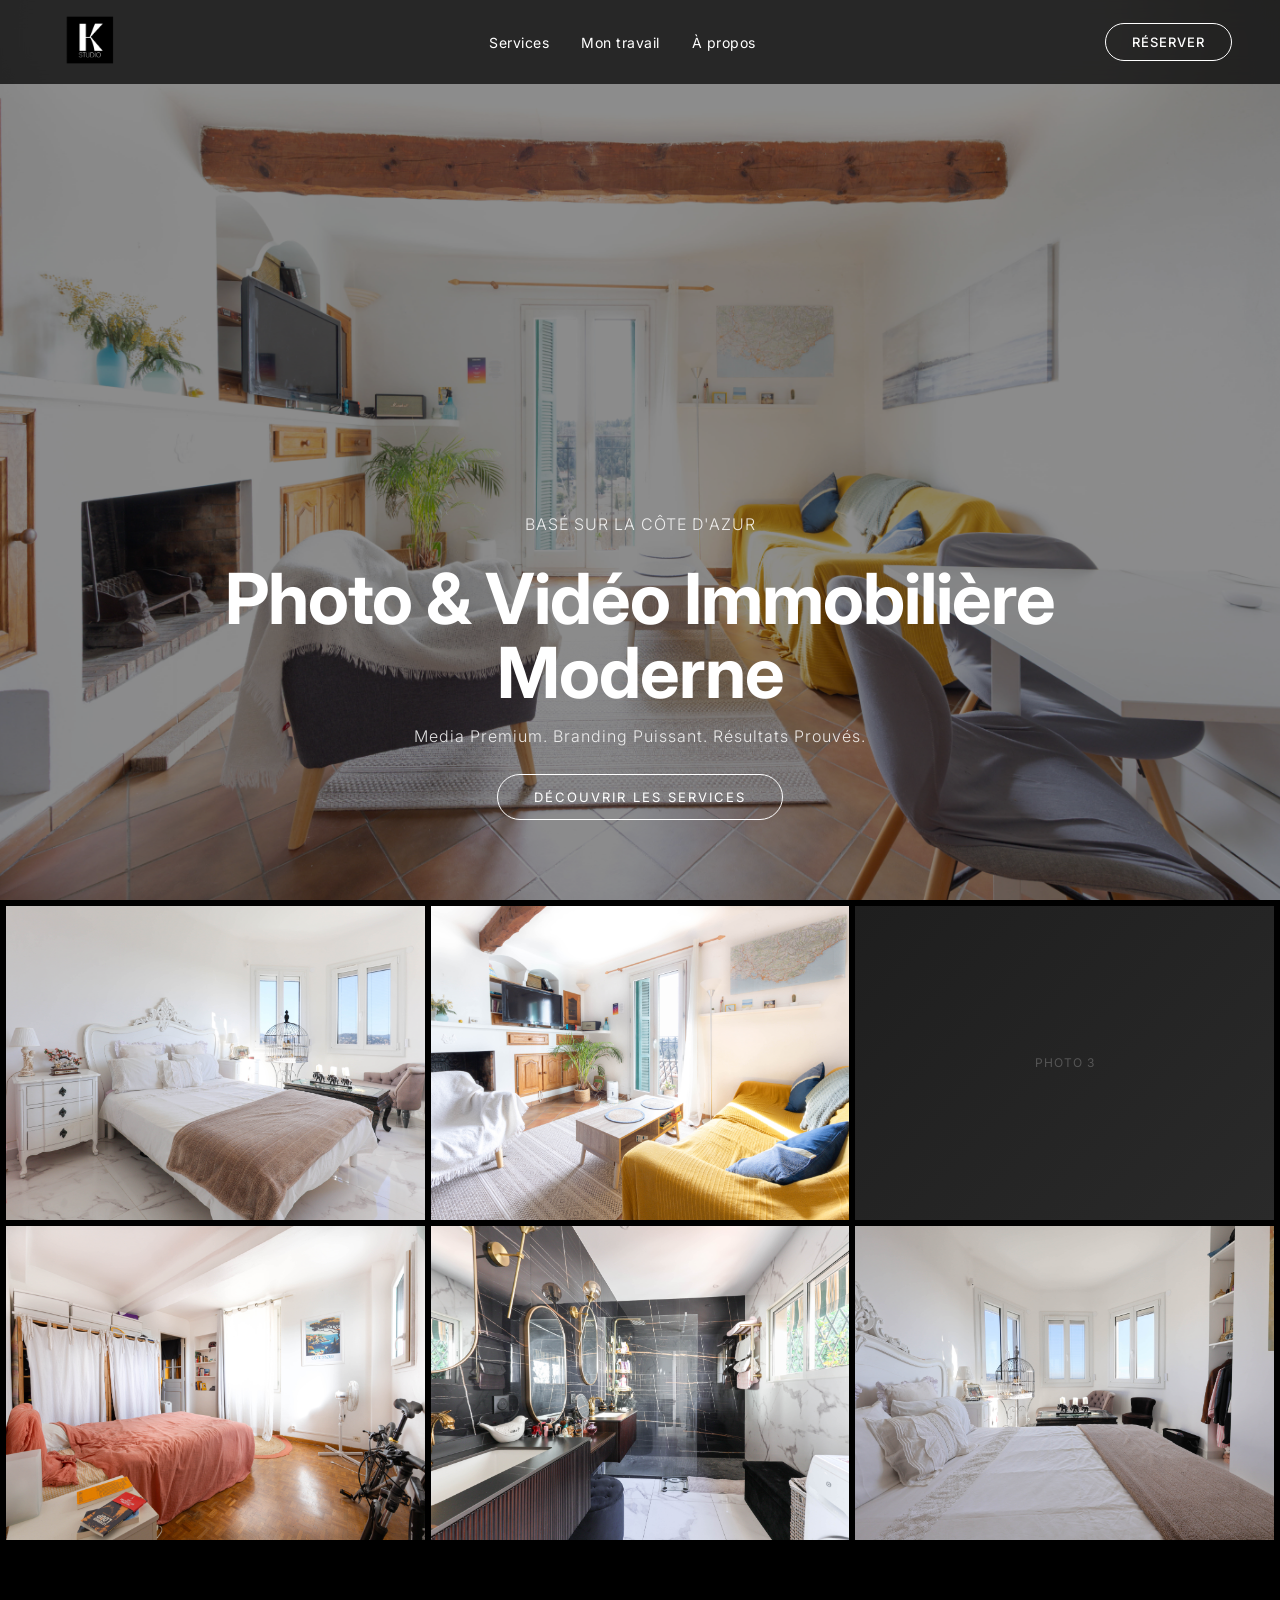
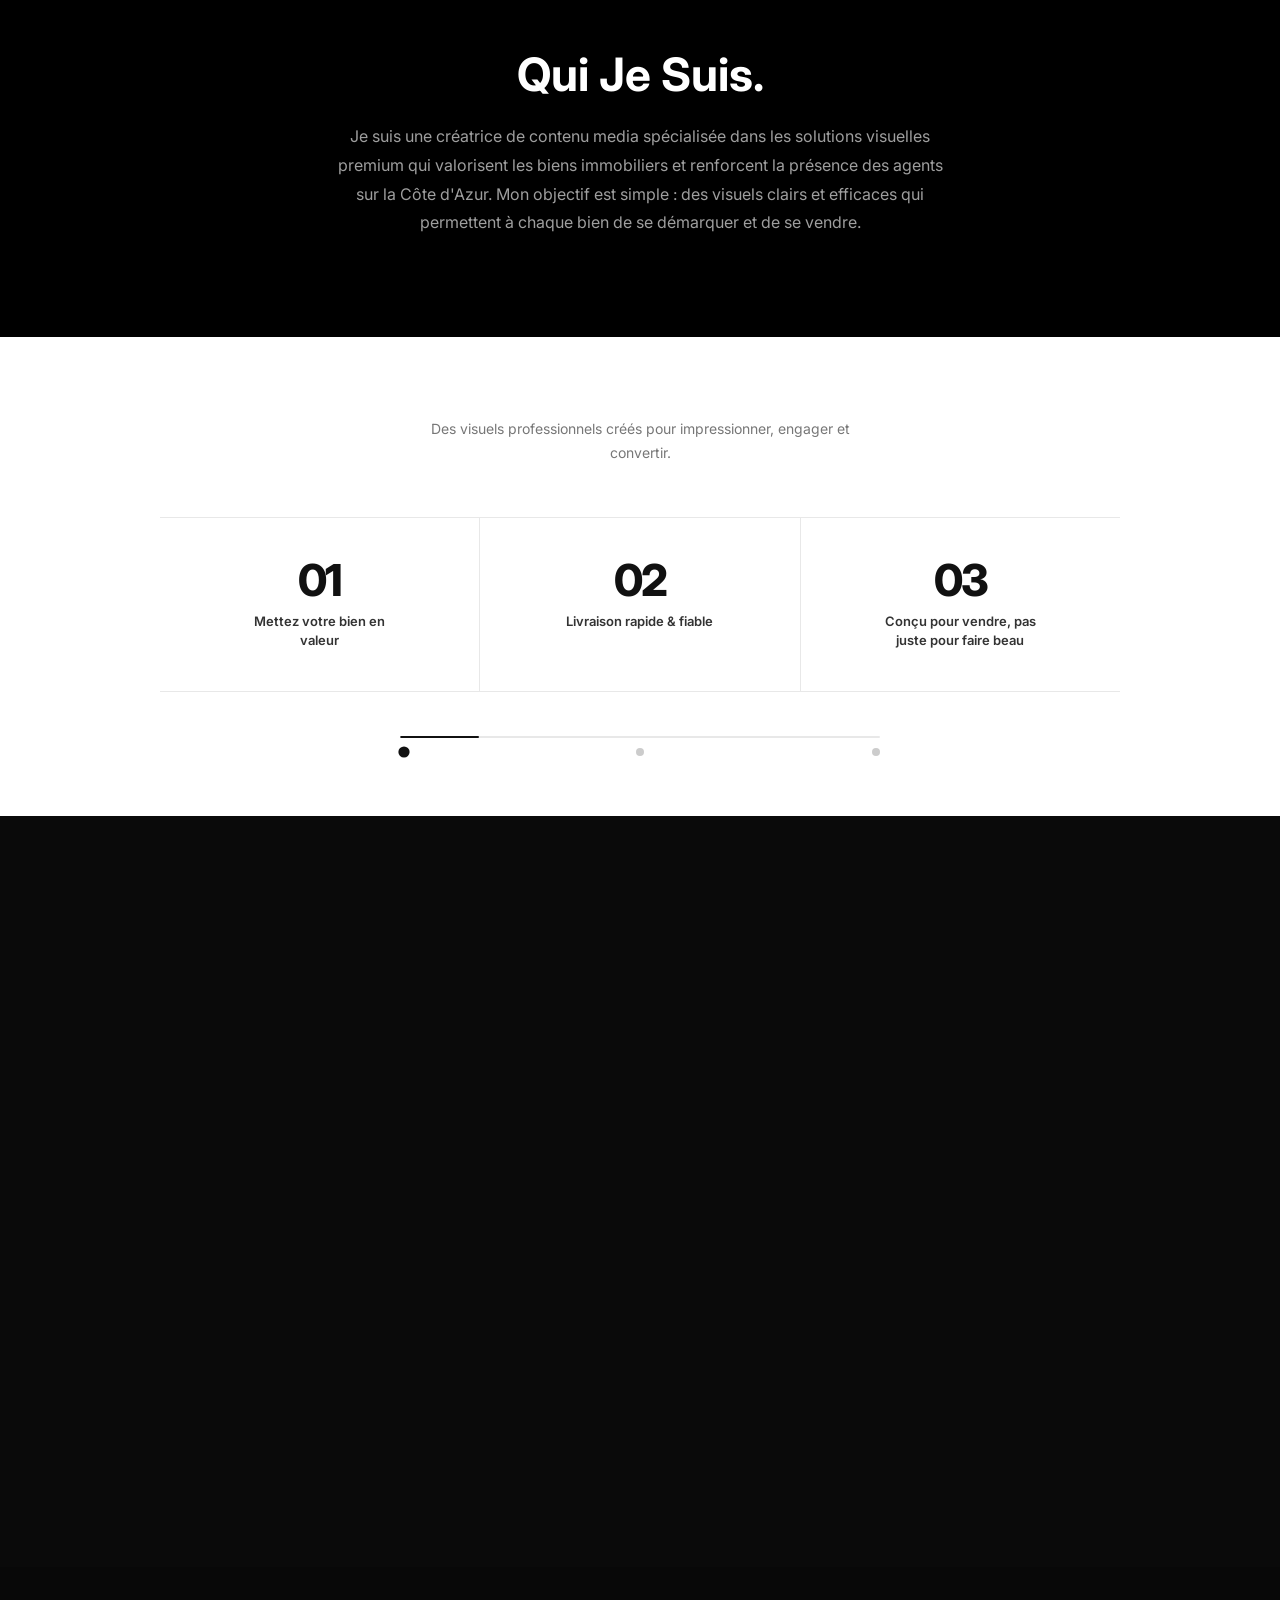
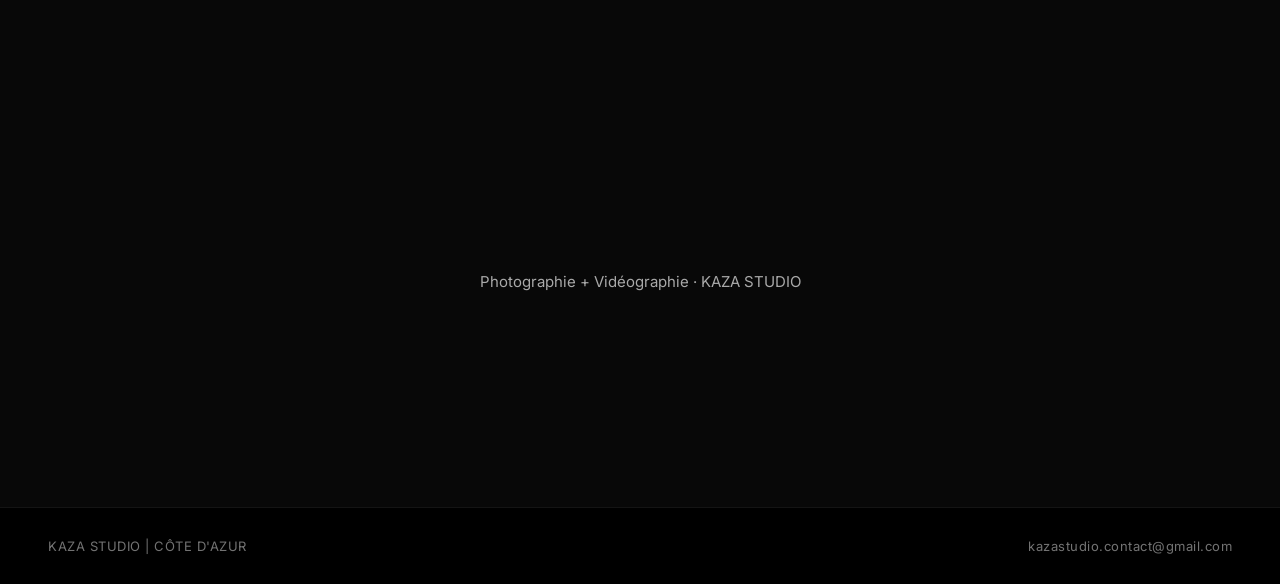
==== index.html @ 12afca20 "Test Case 1: photo-immobilier.jpg" ====
<!doctype html>
<html lang="fr">
<head>
  <link rel="icon" type="image/x-icon" href="/favicon.ico">
  <meta charset="utf-8">
  <meta name="viewport" content="width=device-width,initial-scale=1">
  <title>KAZA STUDIO – Photo & Vidéo Immobilière · Côte d'Azur</title>
  <link rel="stylesheet" href="style.css">
  <link rel="icon" type="image/png" href="/favicon.ico">
</head>
<body>

<nav id="navbar">
  <a class="nav-logo" href="index.html"><img src="img/logo.png" alt="KAZA STUDIO"></a>
  <ul class="nav-links">
    <li><a href="#services">Services</a></li>
    <li><a href="#galerie">Mon travail</a></li>
    <li><a href="reservation.html">À propos</a></li>
  </ul>
  <a class="nav-book" href="reservation.html">RÉSERVER</a>
</nav>

<section class="hero">
  <div class="hero-content reveal">
    <p class="location-tag">Basé sur la Côte d'Azur</p>
    <h1>Photo & Vidéo Immobilière<br>Moderne</h1>
    <p>Media Premium. Branding Puissant. Résultats Prouvés.</p>
    <a class="btn-outline" href="#services">DÉCOUVRIR LES SERVICES</a>
  </div>
</section>

<div class="gallery" id="galerie">
  <div class="gallery-item reveal"><img src="img/photo1.jpg" alt="" onerror="this.parentNode.innerHTML='<div class=placeholder>Photo 1</div>'"></div>
  <div class="gallery-item reveal"><img src="img/photo2.jpg" alt="" onerror="this.parentNode.innerHTML='<div class=placeholder>Photo 2</div>'"></div>
  <div class="gallery-item reveal"><img src="img/photo3.jpg" alt="" onerror="this.parentNode.innerHTML='<div class=placeholder>Photo 3</div>'"></div>
  <div class="gallery-item reveal"><img src="img/photo4.jpg" alt="" onerror="this.parentNode.innerHTML='<div class=placeholder>Photo 4</div>'"></div>
  <div class="gallery-item reveal"><img src="img/photo5.jpg" alt="" onerror="this.parentNode.innerHTML='<div class=placeholder>Photo 5</div>'"></div>
  <div class="gallery-item reveal"><img src="img/photo6.jpg" alt="" onerror="this.parentNode.innerHTML='<div class=placeholder>Photo 6</div>'"></div>
</div>



<div class="about">
  <h2 class="section-title reveal">Qui Je Suis.</h2>
  <p class="reveal">Je suis une créatrice de contenu media spécialisée dans les solutions visuelles premium qui valorisent les biens immobiliers et renforcent la présence des agents sur la Côte d'Azur. Mon objectif est simple : des visuels clairs et efficaces qui permettent à chaque bien de se démarquer et de se vendre.</p>
</div>

<!-- POURQUOI KAZA STUDIO -->
<section class="pq-section">
  <p class="pq-sub">Des visuels professionnels créés pour impressionner, engager et convertir.</p>
  <div class="pq-grid">
    <div class="pq-item" data-i="0">
      <div class="pq-num">01</div>
      <div class="pq-title">Mettez votre bien en valeur</div>
    </div>
    <div class="pq-item" data-i="1">
      <div class="pq-num">02</div>
      <div class="pq-title">Livraison rapide & fiable</div>
    </div>
    <div class="pq-item" data-i="2">
      <div class="pq-num">03</div>
      <div class="pq-title">Conçu pour vendre, pas juste pour faire beau</div>
    </div>
  </div>
  <div class="pq-prog-wrap">
    <div class="pq-prog-track"><div class="pq-prog-fill" id="pqFill"></div></div>
    <div class="pq-prog-dots">
      <span class="pq-dot on"></span>
      <span class="pq-dot"></span>
      <span class="pq-dot"></span>
    </div>
  </div>
</section>

<!-- SERVICES POPULAIRES (ORIGINAL - CASES GRISES) -->
<section class="services" id="services">
  <h2 class="section-title reveal">Services Populaires</h2>
  <p class="section-sub reveal">Des prestations sur mesure pour mettre votre bien en valeur.</p>
  <div class="services-grid">
    <div class="service-card reveal">
      <div class="card-img"><img src="img/photo-immobilier.jpg" style="width:100%;height:280px;object-fit:cover;"></div>
      <div class="card-body">
        <h3>Photo Immobilière</h3>
        <p>Photographies immobilières modernes + images de votre bien dignes d'un magazine.</p>
        <a class="btn-book" href="reservation.html">Réserver</a>
      </div>
    </div>
    <div class="service-card reveal">
      <div class="card-img"><img src="img/service-video.jpg" alt="" onerror="this.parentNode.innerHTML='<div class=placeholder style=height:240px>Vidéo Cinématique</div>'"></div>
      <div class="card-body">
        <h3>Vidéo Immobilière Moderne</h3>
        <p>Mettez en valeur votre bien immobilier grâce à une vidéo de qualité professionnelle, réalisée avec une approche cinématographique.</p>
        <a class="btn-book" href="reservation.html">Réserver</a>
      </div>
    </div>
    <div class="service-card reveal">
      <div class="card-img"><img src="img/service-pack.jpg" alt="" onerror="this.parentNode.innerHTML='<div class=placeholder style=height:240px>Pack Photo + Vidéo</div>'"></div>
      <div class="card-body">
        <h3>Pack Photo + Vidéo</h3>
        <p>Tout inclus pour votre bien : photo, vidéo & drone à un tarif avantageux. La solution complète.</p>
        <a class="btn-book" href="reservation.html">Réserver</a>
      </div>
    </div>
  </div>
</section>

<div class="cta-band">
  <h2 class="reveal">Contactez-moi aujourd'hui.</h2>
  <p class="reveal">Photographie + Vidéographie · KAZA STUDIO</p>
  <a class="btn-outline reveal" href="reservation.html">Me Contacter</a>
</div>

<footer>
  <span>KAZA STUDIO | CÔTE D'AZUR</span>
  <span></span>
  <a href="mailto:kazastudio.contact@gmail.com">kazastudio.contact@gmail.com</a>
</footer>

<script>
const navbar = document.getElementById('navbar');
window.addEventListener('scroll', () => navbar.classList.toggle('scrolled', window.scrollY > 60));
const obs = new IntersectionObserver(entries => entries.forEach(e => { if(e.isIntersecting) e.target.classList.add('visible'); }), {threshold:0.12});
document.querySelectorAll('.reveal').forEach(el => obs.observe(el));

// ── PROGRESS BAR ──
(function(){
  var items=document.querySelectorAll('.pq-item');
  var fill=document.getElementById('pqFill');
  var dots=document.querySelectorAll('.pq-dot');
  if(!fill)return;
  var w=[16.5,50,100];
  function go(i){fill.style.width=w[i]+'%';dots.forEach(function(d,j){d.classList.toggle('on',j<=i);})}
  var o=new IntersectionObserver(function(entries){entries.forEach(function(e){if(e.isIntersecting){var i=parseInt(e.target.dataset.i);setTimeout(function(){go(i);},i*300);}});},{threshold:0.6});
  items.forEach(function(c){o.observe(c);});
})();
</script>
</body>
</html>
---- style.css ----
@import url('https://fonts.googleapis.com/css2?family=Inter:wght@300;400;500;700&display=swap');

*{box-sizing:border-box;margin:0;padding:0}

html{scroll-behavior:smooth}

body{
  font-family:Inter,system-ui,Arial,sans-serif;
  background:#000;
  color:#fff;
}

/* NAV */
nav{
  display:flex;align-items:center;justify-content:space-between;
  padding:14px 48px;
  position:fixed;top:0;left:0;right:0;z-index:100;
  background:rgba(0,0,0,0.72);
  backdrop-filter:blur(12px);
  transition:padding .3s,background .3s;
}
nav.scrolled{
  padding:10px 48px;
  background:rgba(0,0,0,0.92);
}
.nav-logo img{height:52px;width:auto;transition:height .3s}
nav.scrolled .nav-logo img{height:42px}
.nav-links{display:flex;align-items:center;gap:32px;list-style:none}
.nav-links a{color:#fff;text-decoration:none;font-size:14px;font-weight:400;letter-spacing:.5px;transition:opacity .2s}
.nav-links a:hover{opacity:.55}
.nav-book{
  border:1px solid #fff;padding:10px 26px;border-radius:50px;
  color:#fff;text-decoration:none;font-size:13px;font-weight:500;
  letter-spacing:1px;text-transform:uppercase;
  transition:background .2s,color .2s;
}
.nav-book:hover{background:#fff;color:#000}

/* SCROLL ANIMATIONS */
.reveal{
  opacity:0;transform:translateY(40px);
  transition:opacity .7s ease,transform .7s ease;
}
.reveal.visible{opacity:1;transform:translateY(0)}
.reveal-left{
  opacity:0;transform:translateX(-40px);
  transition:opacity .7s ease,transform .7s ease;
}
.reveal-left.visible{opacity:1;transform:translateX(0)}
.reveal-right{
  opacity:0;transform:translateX(40px);
  transition:opacity .7s ease,transform .7s ease;
}
.reveal-right.visible{opacity:1;transform:translateX(0)}

/* HERO */
.hero{
  height:100vh;
  background:#111 url('img/hero.jpg') center/cover no-repeat;
  display:flex;align-items:flex-end;justify-content:center;
  padding-bottom:80px;
  position:relative;text-align:center;
}
.hero::before{content:'';position:absolute;inset:0;background:rgba(0,0,0,.45)}
.hero-content{position:relative;z-index:1}
.hero h1{font-size:clamp(34px,5.5vw,74px);font-weight:700;line-height:1.05;letter-spacing:-1px;margin-bottom:16px}
.hero p{font-size:16px;font-weight:300;letter-spacing:1px;opacity:.85;margin-bottom:28px}
.btn-outline{
  border:1px solid #fff;padding:14px 36px;border-radius:50px;
  color:#fff;text-decoration:none;font-size:13px;letter-spacing:2px;text-transform:uppercase;
  transition:background .2s,color .2s;display:inline-block;
}
.btn-outline:hover{background:#fff;color:#000}
.location-tag{font-size:12px;letter-spacing:2px;opacity:.65;margin-bottom:12px;text-transform:uppercase}

/* GALLERY */
.gallery{display:grid;grid-template-columns:repeat(3,1fr);gap:6px;padding:6px}
.gallery-item{aspect-ratio:4/3;overflow:hidden;background:#1a1a1a}
.gallery-item img{width:100%;height:100%;object-fit:cover;transition:transform .5s}
.gallery-item:hover img{transform:scale(1.05)}
.placeholder{
  width:100%;height:100%;
  background:linear-gradient(135deg,#1e1e1e,#2a2a2a);
  display:flex;align-items:center;justify-content:center;
  font-size:12px;color:#555;letter-spacing:1px;text-transform:uppercase;
}

/* SECTIONS */
section{padding:80px 48px}
.section-title{font-size:clamp(26px,4vw,46px);font-weight:700;margin-bottom:12px}
.section-sub{color:rgba(255,255,255,.5);font-size:15px;margin-bottom:48px;max-width:60ch}

/* QUI JE SUIS */
.about{background:#000;text-align:center;padding:100px 48px}
.about .section-title{margin-bottom:20px}
.about p{color:rgba(255,255,255,.62);max-width:62ch;margin:0 auto;line-height:1.8;font-size:16px}

/* SERVICES */
.services{background:#0a0a0a}
.services-grid{display:grid;grid-template-columns:repeat(3,1fr);gap:24px}
.service-card{background:#fff;color:#000;border-radius:16px;overflow:hidden;display:flex;flex-direction:column}
.service-card .card-img{height:240px;overflow:hidden}
.service-card .card-img img{width:100%;height:100%;object-fit:cover;transition:transform .5s}
.service-card:hover .card-img img{transform:scale(1.05)}
.service-card .card-img .placeholder{height:240px;background:linear-gradient(135deg,#d0d0d0,#e8e8e8);color:#aaa}
.service-card .card-body{padding:28px 24px;flex:1;display:flex;flex-direction:column}
.service-card h3{font-size:19px;font-weight:700;margin-bottom:8px}
.service-card p{font-size:13px;color:#555;line-height:1.6;flex:1;margin-bottom:24px}
.btn-book{
  display:block;text-align:center;border:1.5px solid #000;border-radius:50px;
  padding:13px 24px;color:#000;text-decoration:none;
  font-size:12px;letter-spacing:1.5px;text-transform:uppercase;font-weight:500;
  transition:background .2s,color .2s;
}
.btn-book:hover{background:#000;color:#fff}

/* CTA BAND */
.cta-band{
  min-height:60vh;
  background:#111 url('img/hero2.jpg') center/cover no-repeat;
  display:flex;flex-direction:column;align-items:center;justify-content:center;
  text-align:center;position:relative;padding:80px 48px;
}
.cta-band::before{content:'';position:absolute;inset:0;background:rgba(0,0,0,.5)}
.cta-band *{position:relative;z-index:1}
.cta-band h2{font-size:clamp(26px,5vw,58px);font-weight:700;margin-bottom:16px}
.cta-band p{font-size:15px;opacity:.65;margin-bottom:32px}

/* FOOTER */
footer{
  background:#000;padding:30px 48px;
  display:flex;align-items:center;justify-content:space-between;
  border-top:1px solid rgba(255,255,255,.08);
  font-size:13px;color:rgba(255,255,255,.45);letter-spacing:.5px;
}
footer a{color:rgba(255,255,255,.45);text-decoration:none;transition:color .2s}
footer a:hover{color:#fff}

/* CONTACT PAGE */
.contact-hero{
  min-height:55vh;
  background:#111 url('img/hero.jpg') center/cover no-repeat;
  display:flex;flex-direction:column;align-items:flex-start;justify-content:flex-end;
  padding:120px 48px 60px;position:relative;
}
.contact-hero::before{content:'';position:absolute;inset:0;background:rgba(0,0,0,.55)}
.contact-hero *{position:relative;z-index:1}
.contact-hero h1{font-size:clamp(24px,4vw,50px);font-weight:700;max-width:55ch;line-height:1.2}
.contact-hero .email-tag{margin-top:14px;font-size:15px;opacity:.55}

.contact-form-section{
  background:#000;padding:80px 48px;
  display:grid;grid-template-columns:1fr 1fr;gap:80px;align-items:start;
}
.form-group{margin-bottom:20px}
.form-row{display:grid;grid-template-columns:1fr 1fr;gap:16px}
label{display:block;font-size:13px;color:rgba(255,255,255,.5);margin-bottom:8px;letter-spacing:.5px}
input,textarea,select{
  width:100%;padding:14px 16px;
  background:#fff;color:#000;
  border:none;border-radius:4px;
  font-family:Inter,sans-serif;font-size:14px;outline:none;
}
textarea{min-height:120px;resize:vertical}
.checkbox-group{display:flex;flex-direction:column;gap:12px;margin-top:8px}
.checkbox-item{display:flex;align-items:center;gap:10px;font-size:14px;color:rgba(255,255,255,.75);cursor:pointer}
.checkbox-item input[type=checkbox]{width:16px;height:16px;accent-color:#000;flex-shrink:0}
.btn-submit{
  margin-top:24px;padding:14px 48px;
  background:#fff;color:#000;border:none;border-radius:4px;
  font-size:13px;letter-spacing:1.5px;text-transform:uppercase;font-weight:600;
  cursor:pointer;transition:opacity .2s;
}
.btn-submit:hover{opacity:.8}
.contact-info h3{font-size:22px;font-weight:600;margin-bottom:20px}
.contact-info p{color:rgba(255,255,255,.5);font-size:15px;line-height:1.8;margin-bottom:12px}

/* RESERVATION PAGE */
.resa-hero{
  min-height:65vh;
  background:#111 url('img/hero2.jpg') center/cover no-repeat;
  display:flex;flex-direction:column;align-items:center;justify-content:center;
  text-align:center;position:relative;padding:120px 48px 60px;
}
.resa-hero::before{content:'';position:absolute;inset:0;background:rgba(0,0,0,.5)}
.resa-hero *{position:relative;z-index:1}
.resa-hero h1{font-size:clamp(30px,6vw,70px);font-weight:700;margin-bottom:16px}
.resa-hero p{font-size:16px;opacity:.6;max-width:58ch;margin:0 auto}

.resa-cards{background:#f0f0f0;padding:80px 48px}
.resa-cards .section-title{color:#000}
.resa-cards .section-sub{color:#666}
.resa-grid{display:grid;grid-template-columns:repeat(3,1fr);gap:24px}

@media(max-width:900px){
  nav{padding:12px 20px}
  nav.scrolled{padding:8px 20px}
  section,footer,.contact-hero,.contact-form-section,.resa-hero,.resa-cards,.about{padding-left:20px;padding-right:20px}
  .services-grid,.resa-grid{grid-template-columns:1fr}
  .gallery{grid-template-columns:1fr 1fr}
  .contact-form-section{grid-template-columns:1fr;gap:40px}
  .form-row{grid-template-columns:1fr}
  .nav-links{display:none}
}

/* ── POURQUOI SECTION ── */
.pq-section{background:#ffffff;padding:80px 60px 60px;text-align:center}
.pq-sub{font-size:14px;color:#777;max-width:460px;margin:0 auto 52px;line-height:1.7}
.pq-grid{display:flex;max-width:960px;margin:0 auto 44px;border-top:1px solid #e8e8e8;border-bottom:1px solid #e8e8e8}
.pq-item{flex:1;padding:40px 20px;border-right:1px solid #e8e8e8;display:flex;flex-direction:column;align-items:center;gap:10px;transition:background .25s;cursor:default}
.pq-item:last-child{border-right:none}
.pq-item:hover{background:#f5f5f5}
.pq-num{font-size:44px;font-weight:800;letter-spacing:-2px;line-height:1;color:#111}
.pq-title{font-size:13px;font-weight:600;color:#333;line-height:1.5;max-width:170px}
.pq-prog-wrap{max-width:480px;margin:0 auto}
.pq-prog-track{width:100%;height:2px;background:#e8e8e8;border-radius:4px;overflow:hidden;margin-bottom:10px}
.pq-prog-fill{height:100%;width:16.5%;background:#111;border-radius:4px;transition:width .7s cubic-bezier(.4,0,.2,1)}
.pq-prog-dots{display:flex;justify-content:space-between}
.pq-dot{width:8px;height:8px;border-radius:50%;background:#ccc;transition:background .4s,transform .3s;display:inline-block}
.pq-dot.on{background:#111;transform:scale(1.4)}
@media(max-width:768px){
  .pq-section{padding:50px 20px 40px}
  .pq-grid{flex-direction:column}
  .pq-item{border-right:none;border-bottom:1px solid #e8e8e8}
  .pq-item:last-child{border-bottom:none}
}
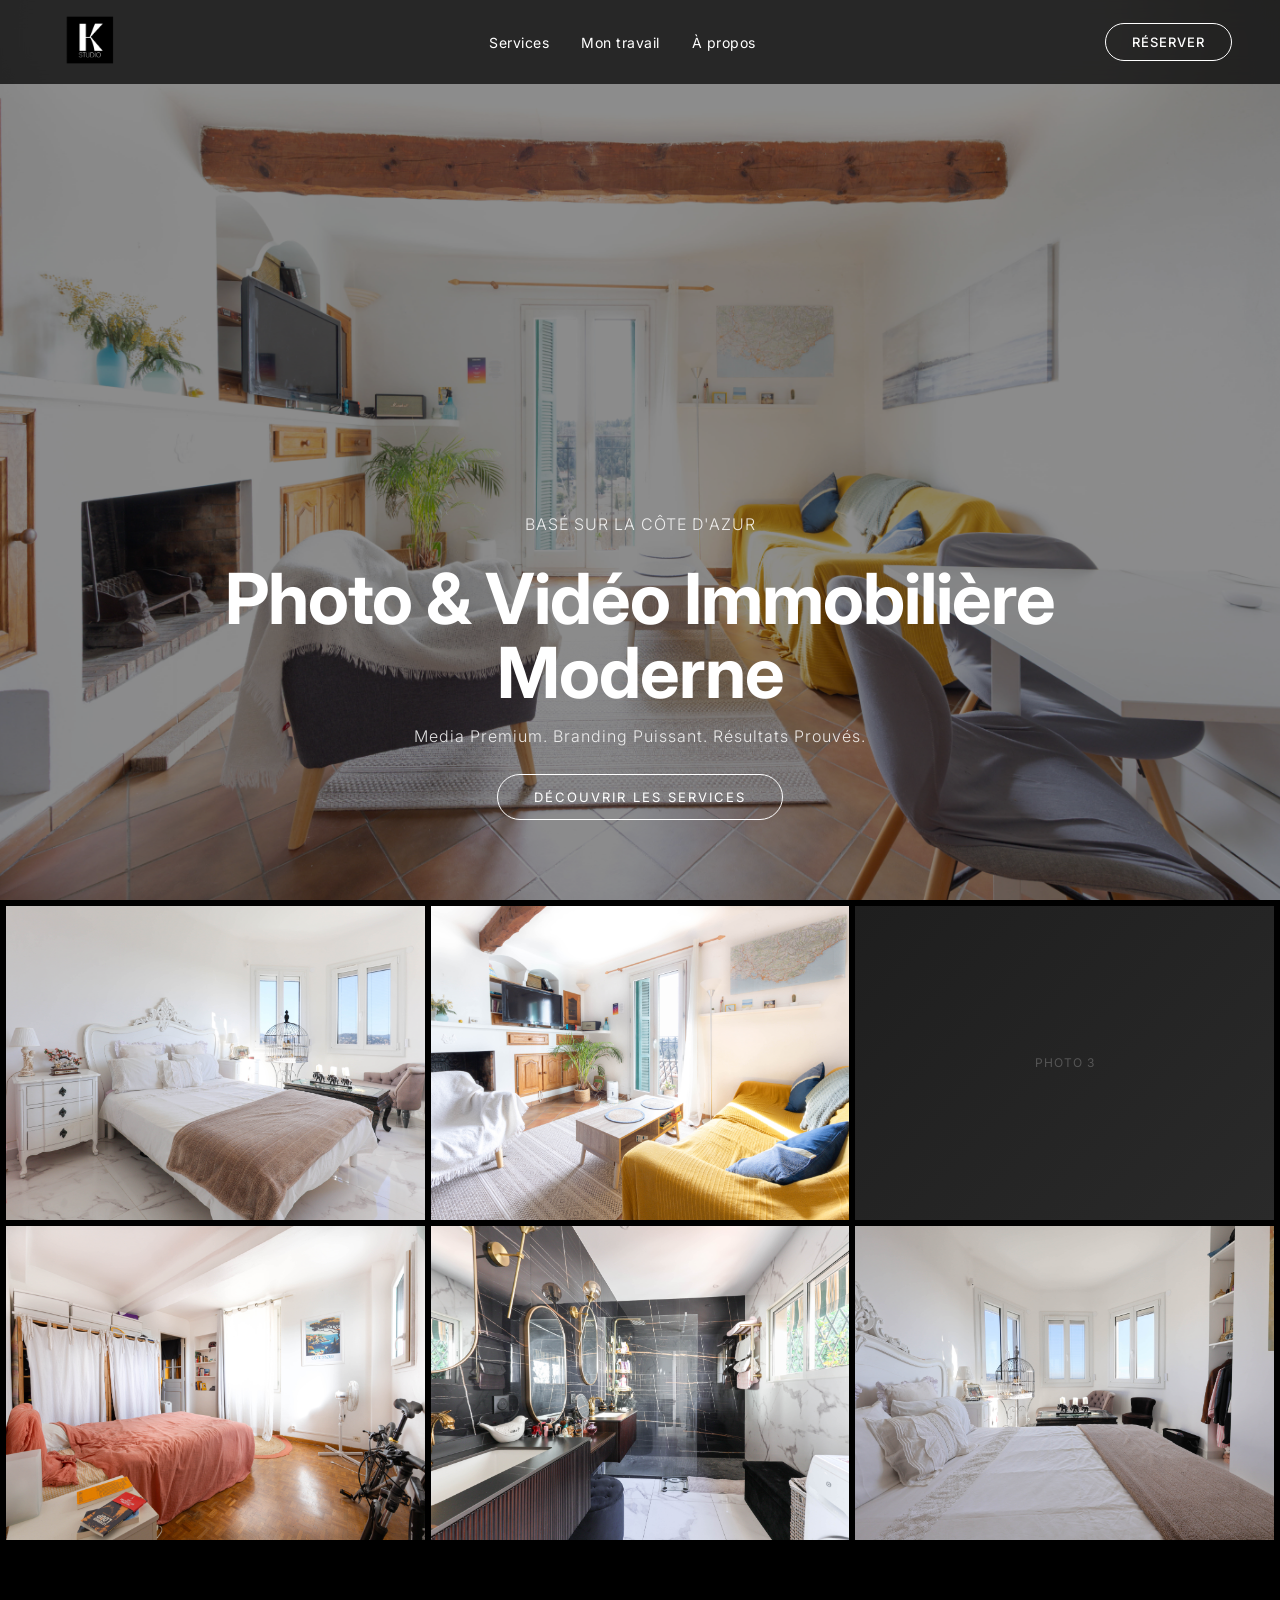
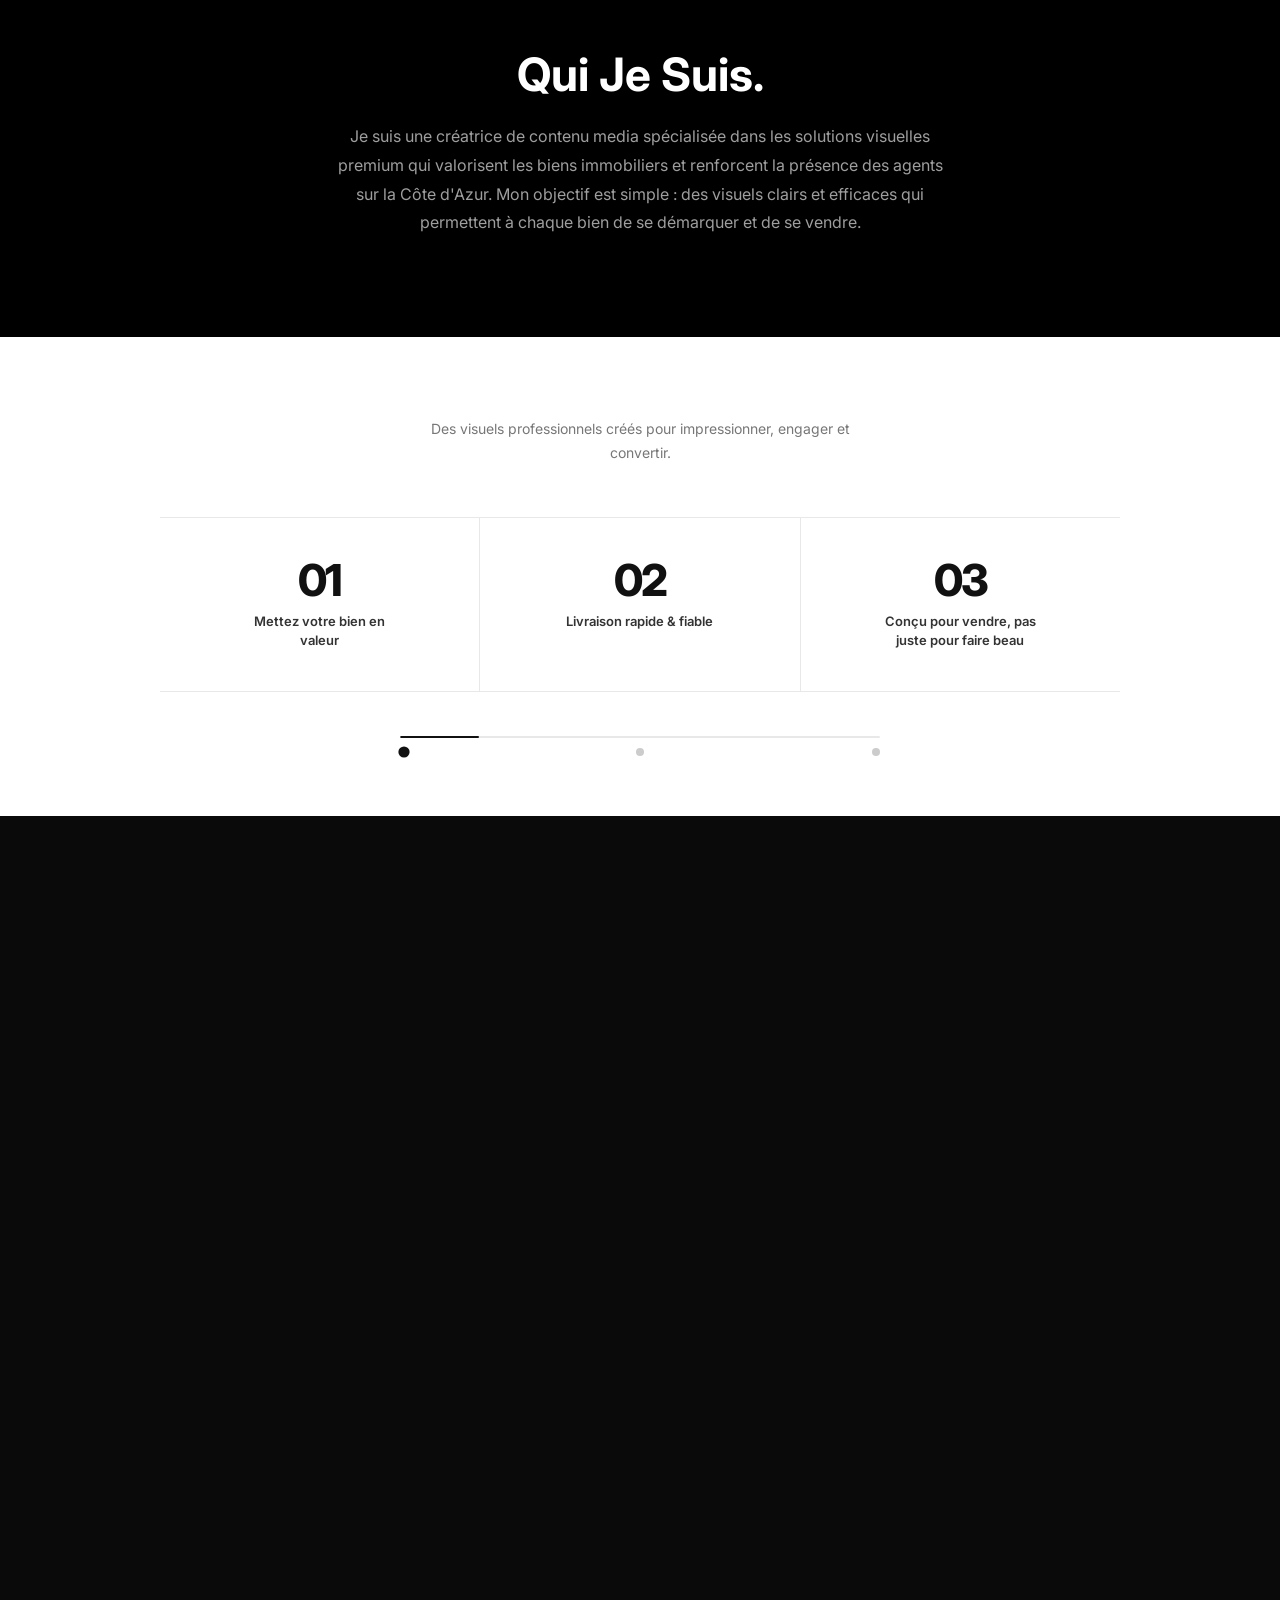
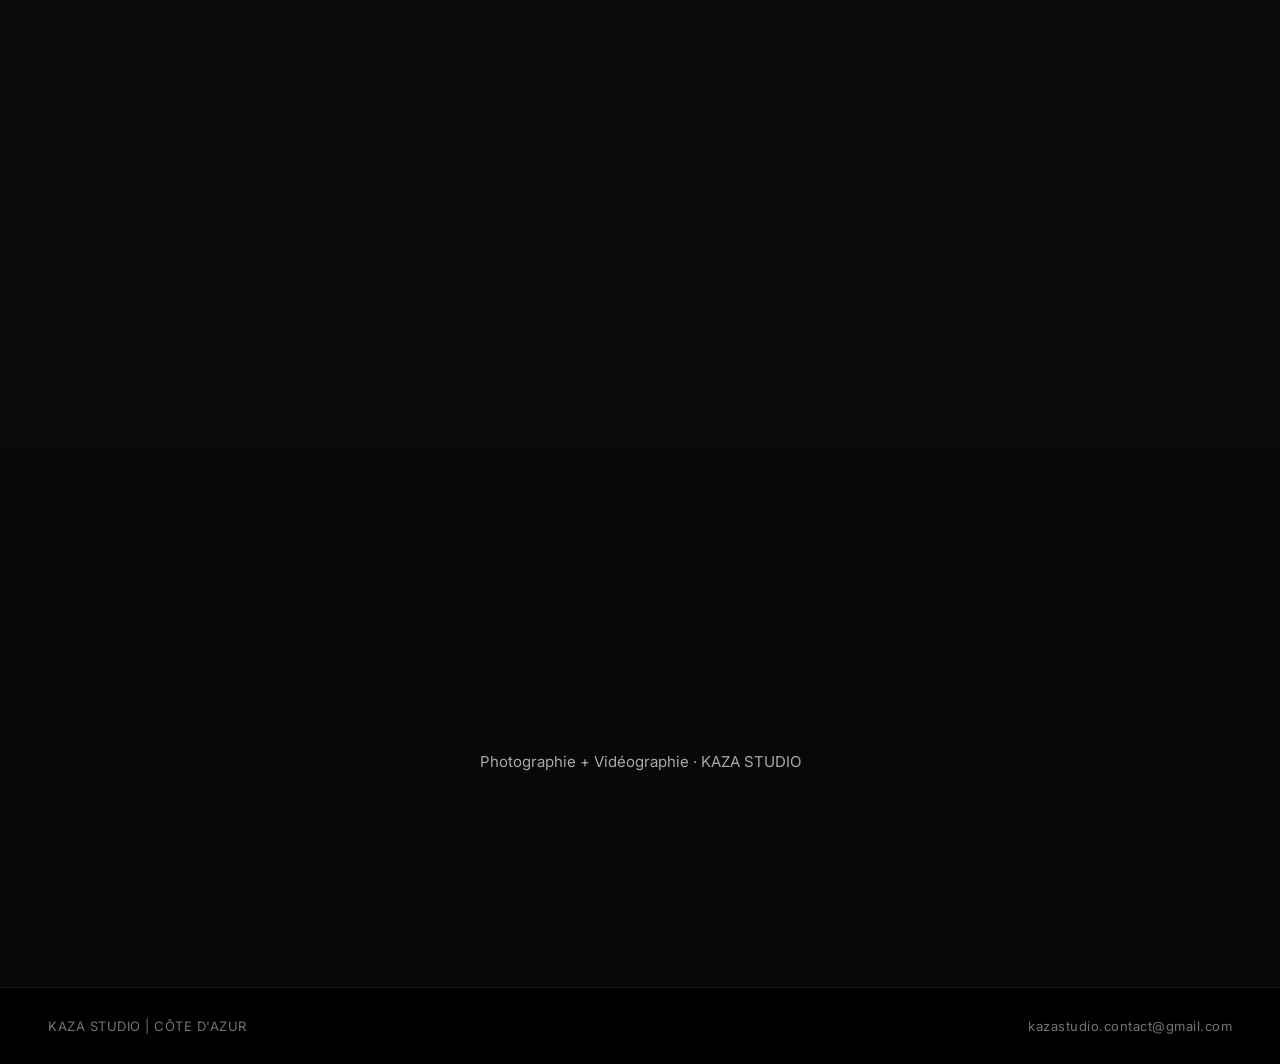
==== commit 51e925bd: "mobilière Moderne" ====
--- a/index.html
+++ b/index.html
@@ -78,7 +78,8 @@
   <p class="section-sub reveal">Des prestations sur mesure pour mettre votre bien en valeur.</p>
   <div class="services-grid">
     <div class="service-card reveal">
-      <div class="card-img"><img src="img/photo-immobilier.jpg" style="width:100%;height:280px;object-fit:cover;"></div>
+      <div class="card-img"><div class="card-img">
+  <img src="img/photo-immobilier.jpg" style="width:100%;height:280px;object-fit:cover;"></div>
       <div class="card-body">
         <h3>Photo Immobilière</h3>
         <p>Photographies immobilières modernes + images de votre bien dignes d'un magazine.</p>
@@ -86,7 +87,7 @@
       </div>
     </div>
     <div class="service-card reveal">
-      <div class="card-img"><img src="img/service-video.jpg" alt="" onerror="this.parentNode.innerHTML='<div class=placeholder style=height:240px>Vidéo Cinématique</div>'"></div>
+      <div class="card-img"><img src="img/photo-drone.jpg" style="width:100%;height:280px;object-fit:cover;"></div>
       <div class="card-body">
         <h3>Vidéo Immobilière Moderne</h3>
         <p>Mettez en valeur votre bien immobilier grâce à une vidéo de qualité professionnelle, réalisée avec une approche cinématographique.</p>
@@ -94,7 +95,8 @@
       </div>
     </div>
     <div class="service-card reveal">
-      <div class="card-img"><img src="img/service-pack.jpg" alt="" onerror="this.parentNode.innerHTML='<div class=placeholder style=height:240px>Pack Photo + Vidéo</div>'"></div>
+      <div class="card-img"><div class="card-img">
+  <img src="img/photo-drone.jpg" style="width:100%;height:280px;object-fit:cover;"></div>
       <div class="card-body">
         <h3>Pack Photo + Vidéo</h3>
         <p>Tout inclus pour votre bien : photo, vidéo & drone à un tarif avantageux. La solution complète.</p>
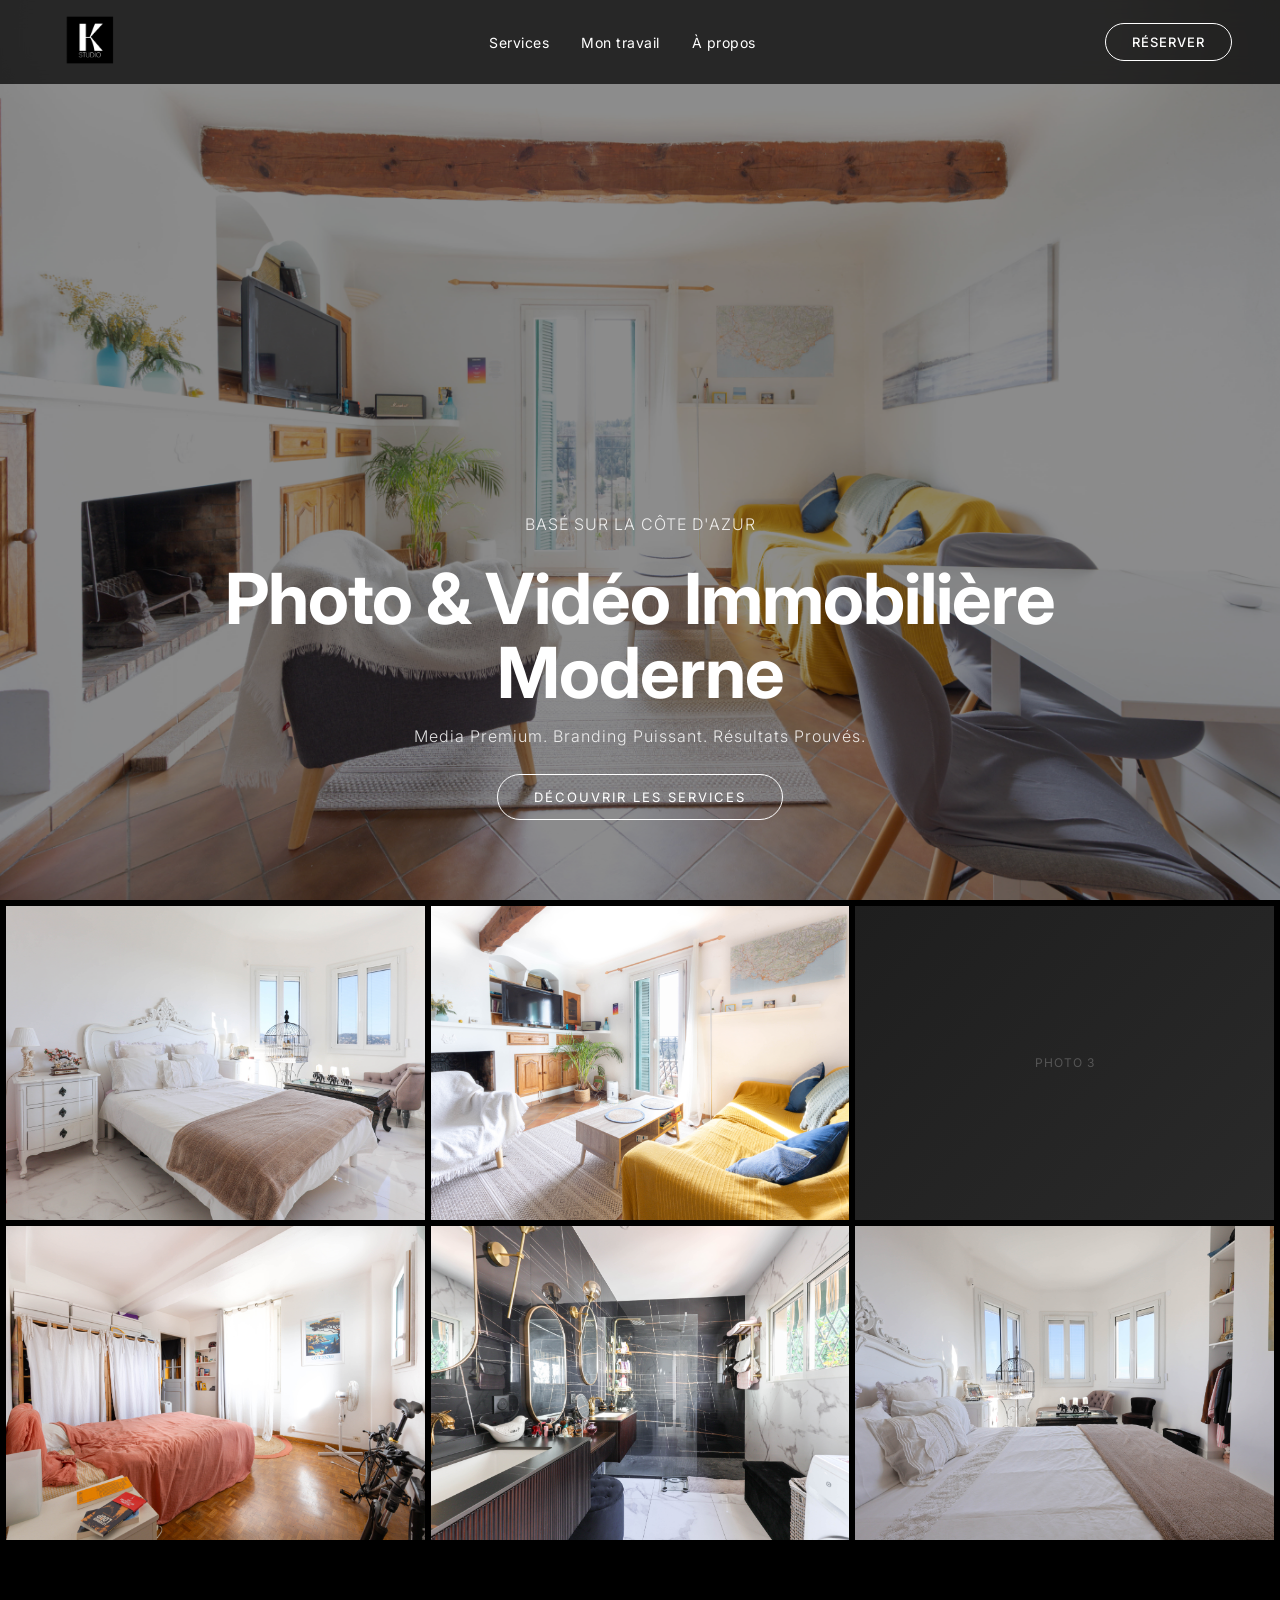
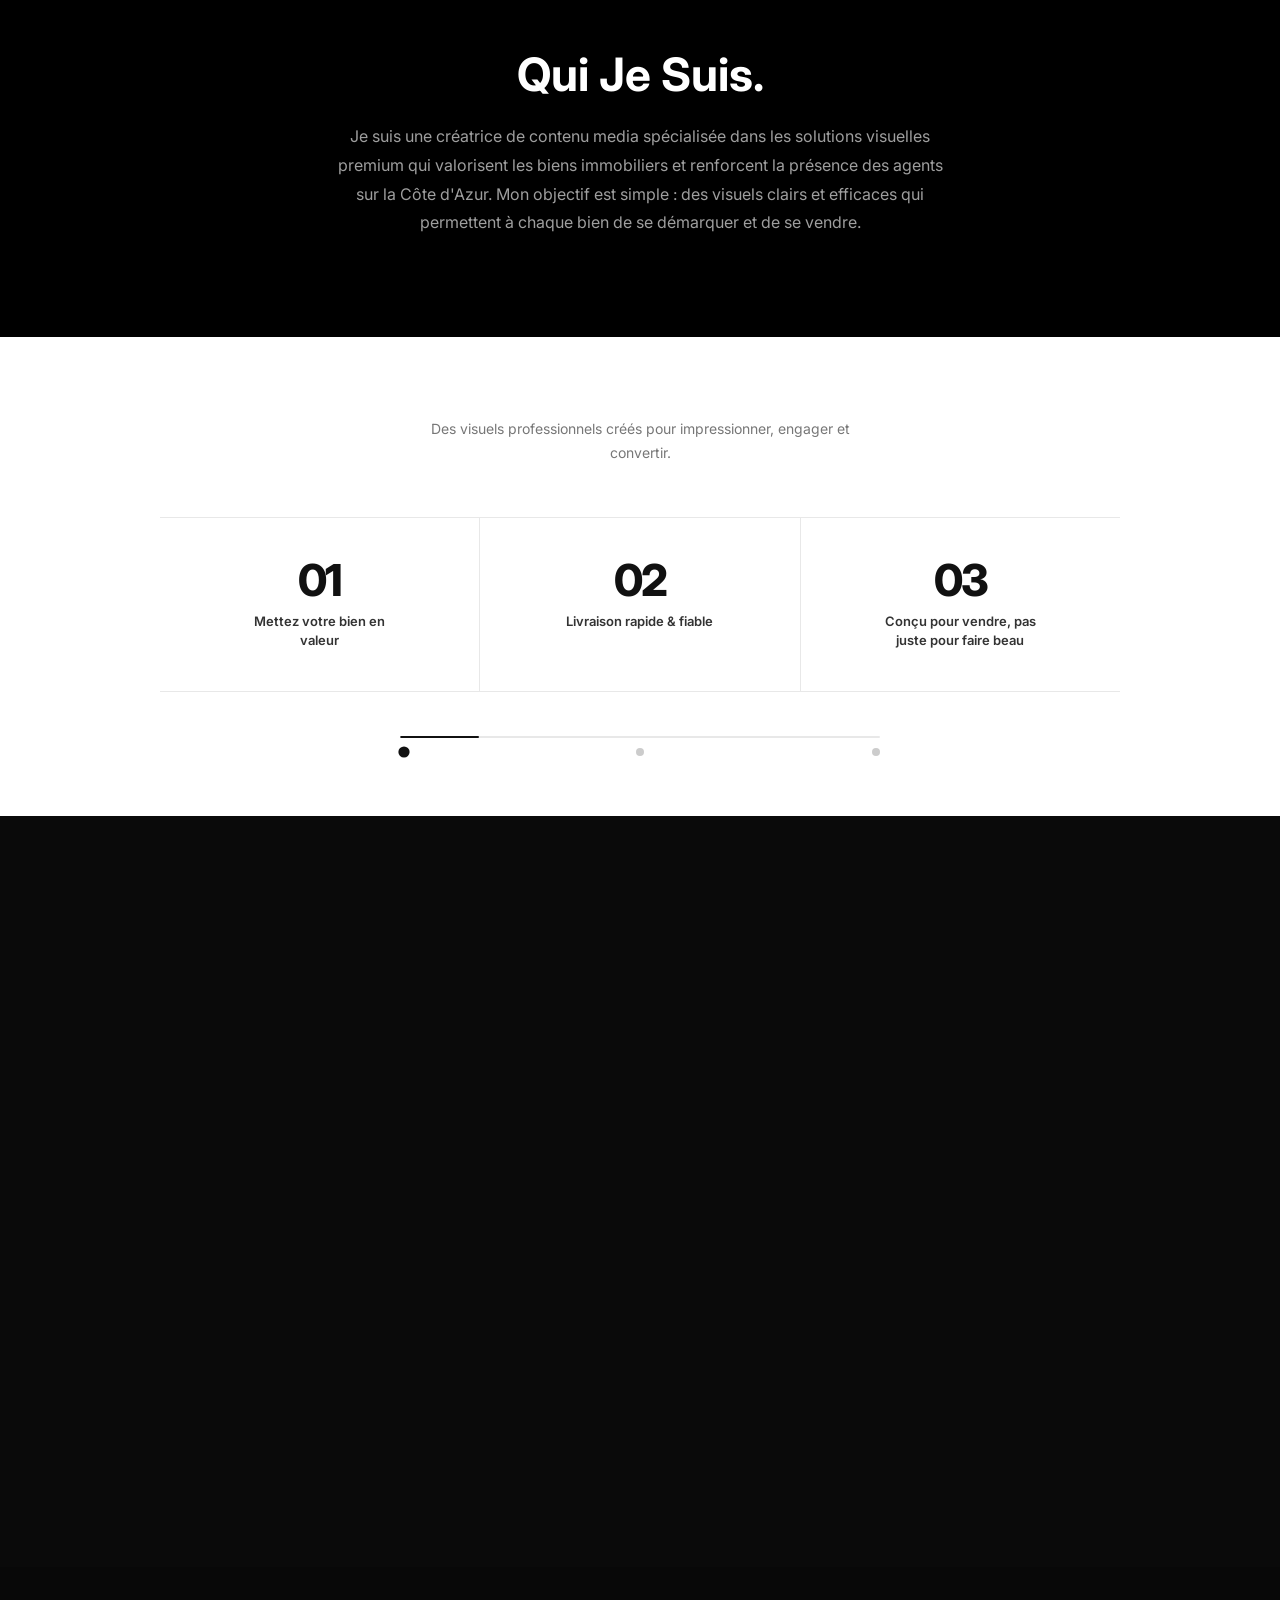
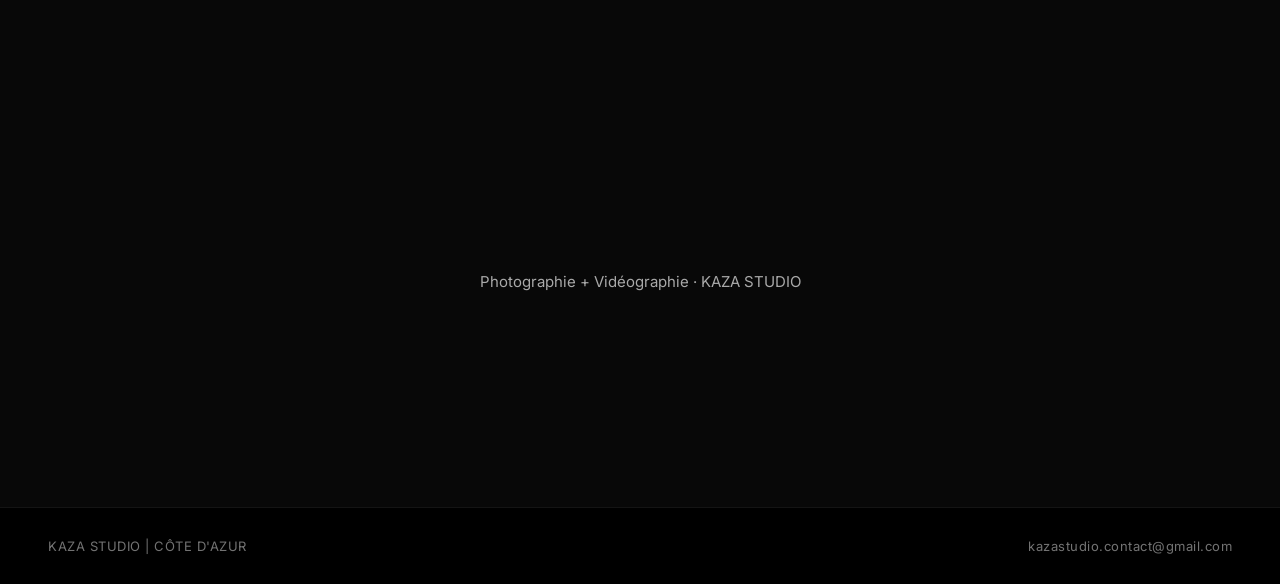
==== commit f3708009: "test" ====
--- a/index.html
+++ b/index.html
@@ -78,8 +78,7 @@
   <p class="section-sub reveal">Des prestations sur mesure pour mettre votre bien en valeur.</p>
   <div class="services-grid">
     <div class="service-card reveal">
-      <div class="card-img"><div class="card-img">
-  <img src="img/photo-immobilier.jpg" style="width:100%;height:280px;object-fit:cover;"></div>
+      <div class="card-img"><img src="img/photo-immobilier.jpg" style="width:100%;height:280px;object-fit:cover;"></div>
       <div class="card-body">
         <h3>Photo Immobilière</h3>
         <p>Photographies immobilières modernes + images de votre bien dignes d'un magazine.</p>
@@ -95,8 +94,7 @@
       </div>
     </div>
     <div class="service-card reveal">
-      <div class="card-img"><div class="card-img">
-  <img src="img/photo-drone.jpg" style="width:100%;height:280px;object-fit:cover;"></div>
+      <div class="card-img"><img src="img/photo-produit.jpg" style="width:100%;height:280px;object-fit:cover;"></div>
       <div class="card-body">
         <h3>Pack Photo + Vidéo</h3>
         <p>Tout inclus pour votre bien : photo, vidéo & drone à un tarif avantageux. La solution complète.</p>
@@ -104,6 +102,8 @@
       </div>
     </div>
   </div>
+</section>
+
 </section>
 
 <div class="cta-band">
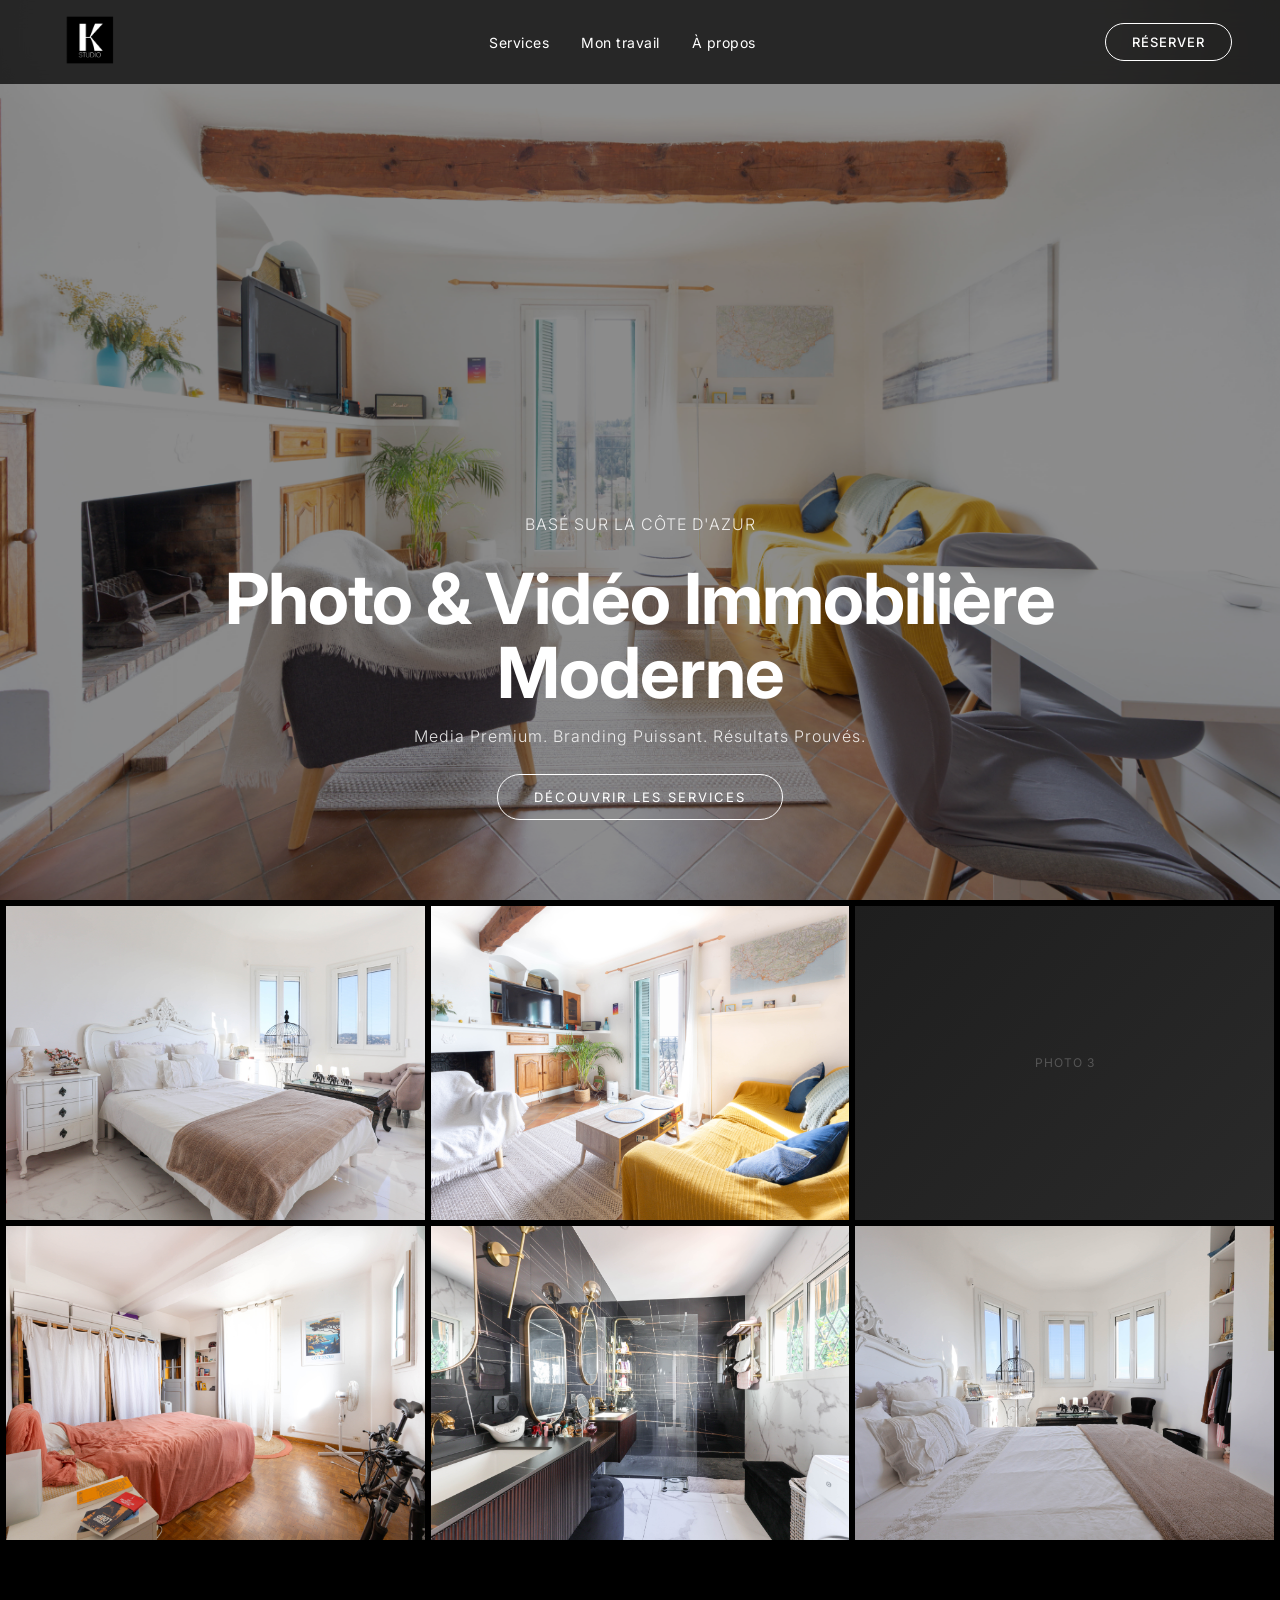
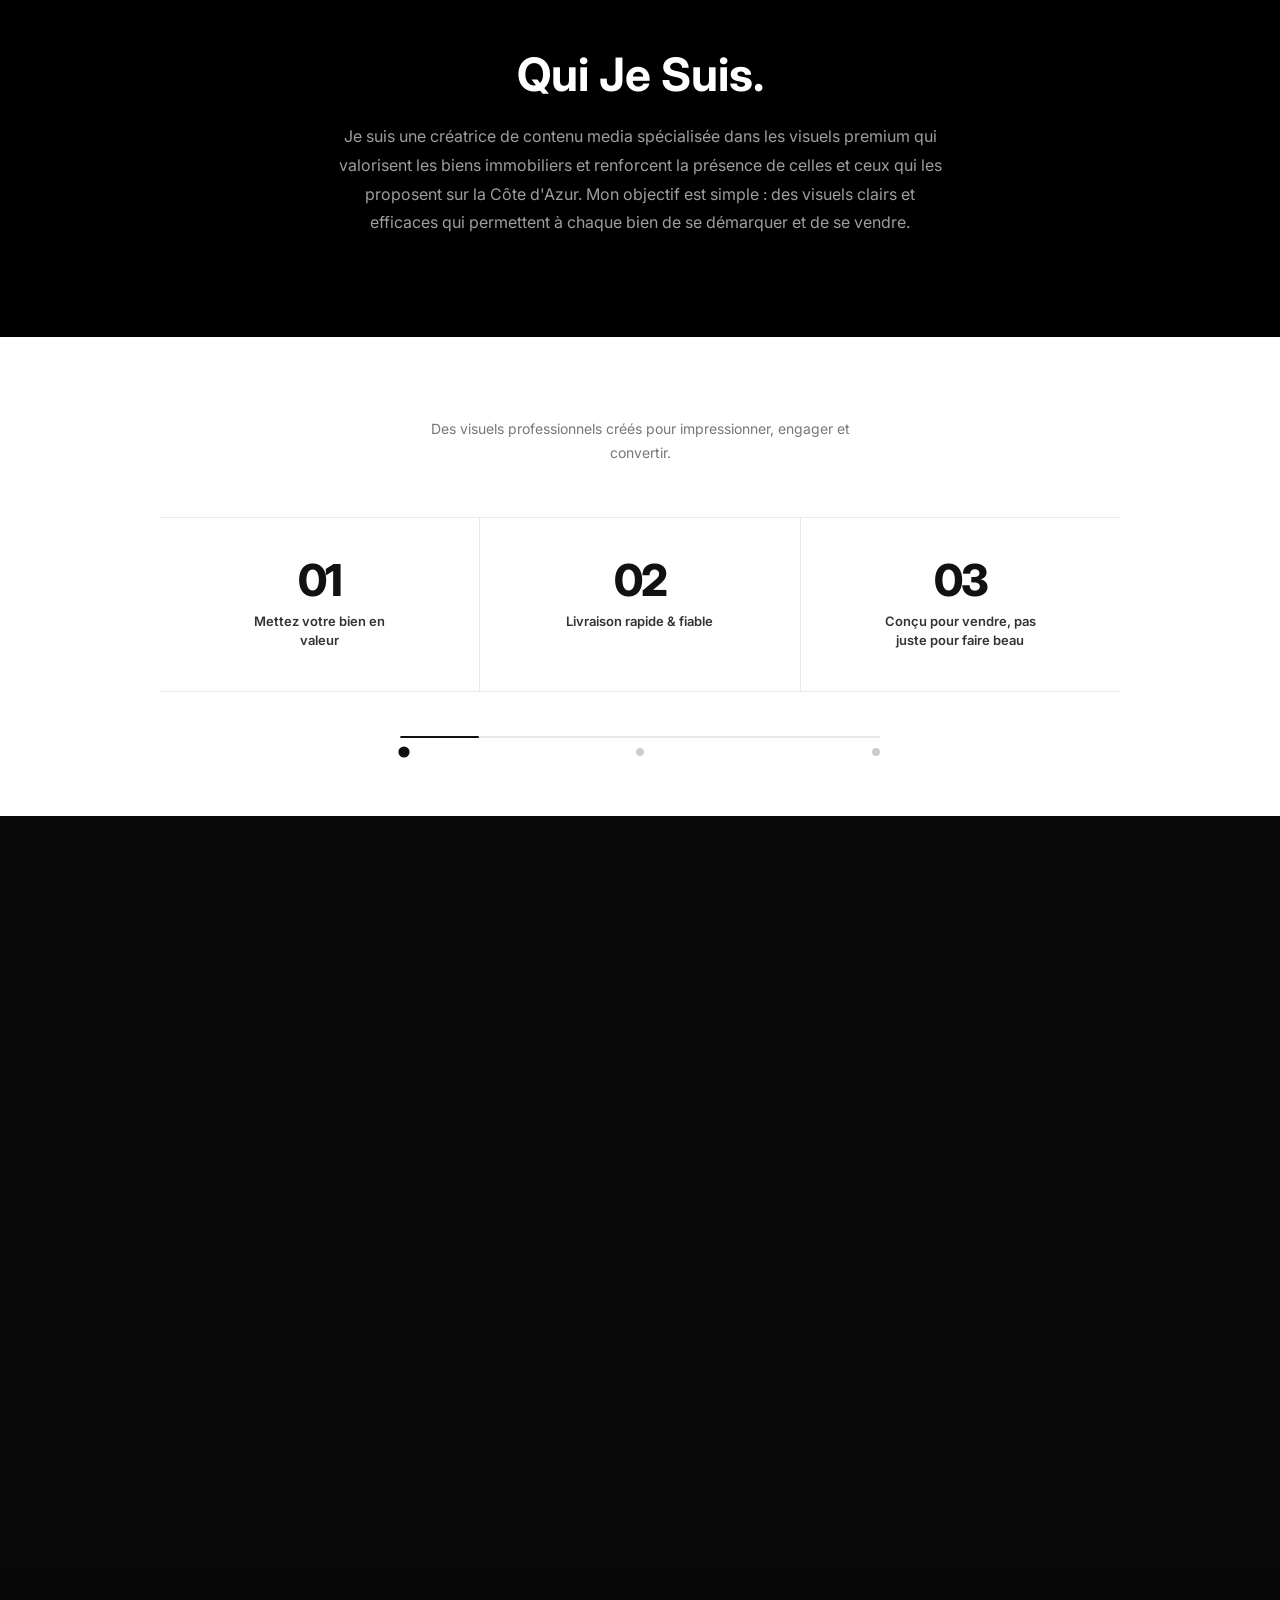
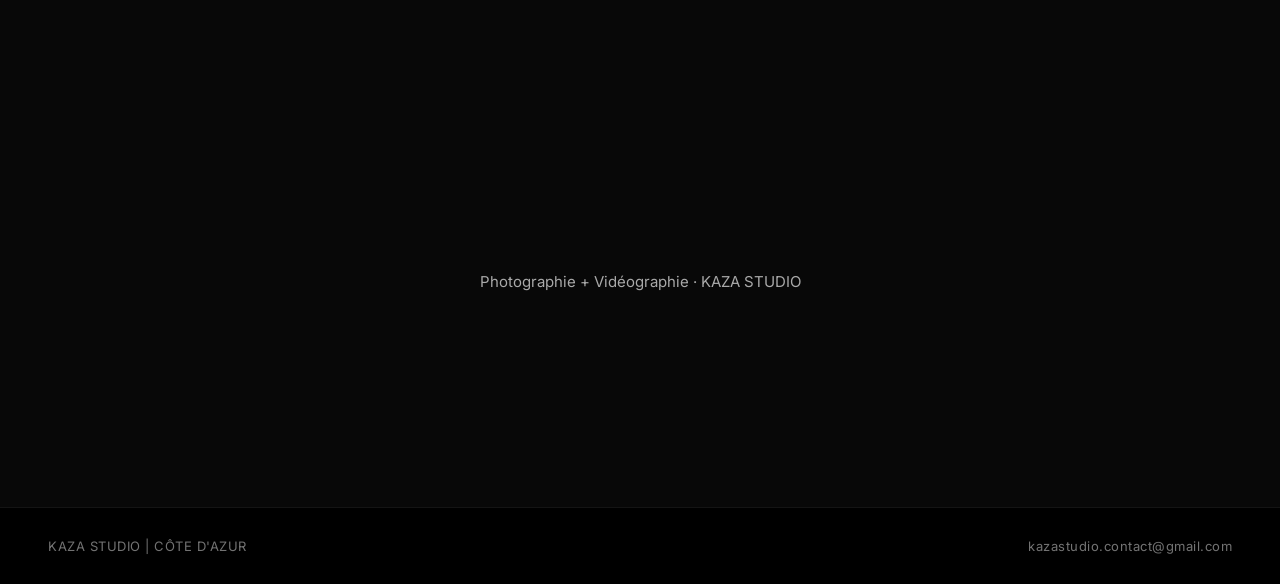
==== commit ce61dc7a: "quisuisjz.html" ====
--- a/index.html
+++ b/index.html
@@ -42,8 +42,9 @@
 
 <div class="about">
   <h2 class="section-title reveal">Qui Je Suis.</h2>
-  <p class="reveal">Je suis une créatrice de contenu media spécialisée dans les solutions visuelles premium qui valorisent les biens immobiliers et renforcent la présence des agents sur la Côte d'Azur. Mon objectif est simple : des visuels clairs et efficaces qui permettent à chaque bien de se démarquer et de se vendre.</p>
+  <p class="reveal">Je suis une créatrice de contenu media spécialisée dans les visuels premium qui valorisent les biens immobiliers et renforcent la présence de celles et ceux qui les proposent sur la Côte d'Azur. Mon objectif est simple : des visuels clairs et efficaces qui permettent à chaque bien de se démarquer et de se vendre.</p>
 </div>
+
 
 <!-- POURQUOI KAZA STUDIO -->
 <section class="pq-section">
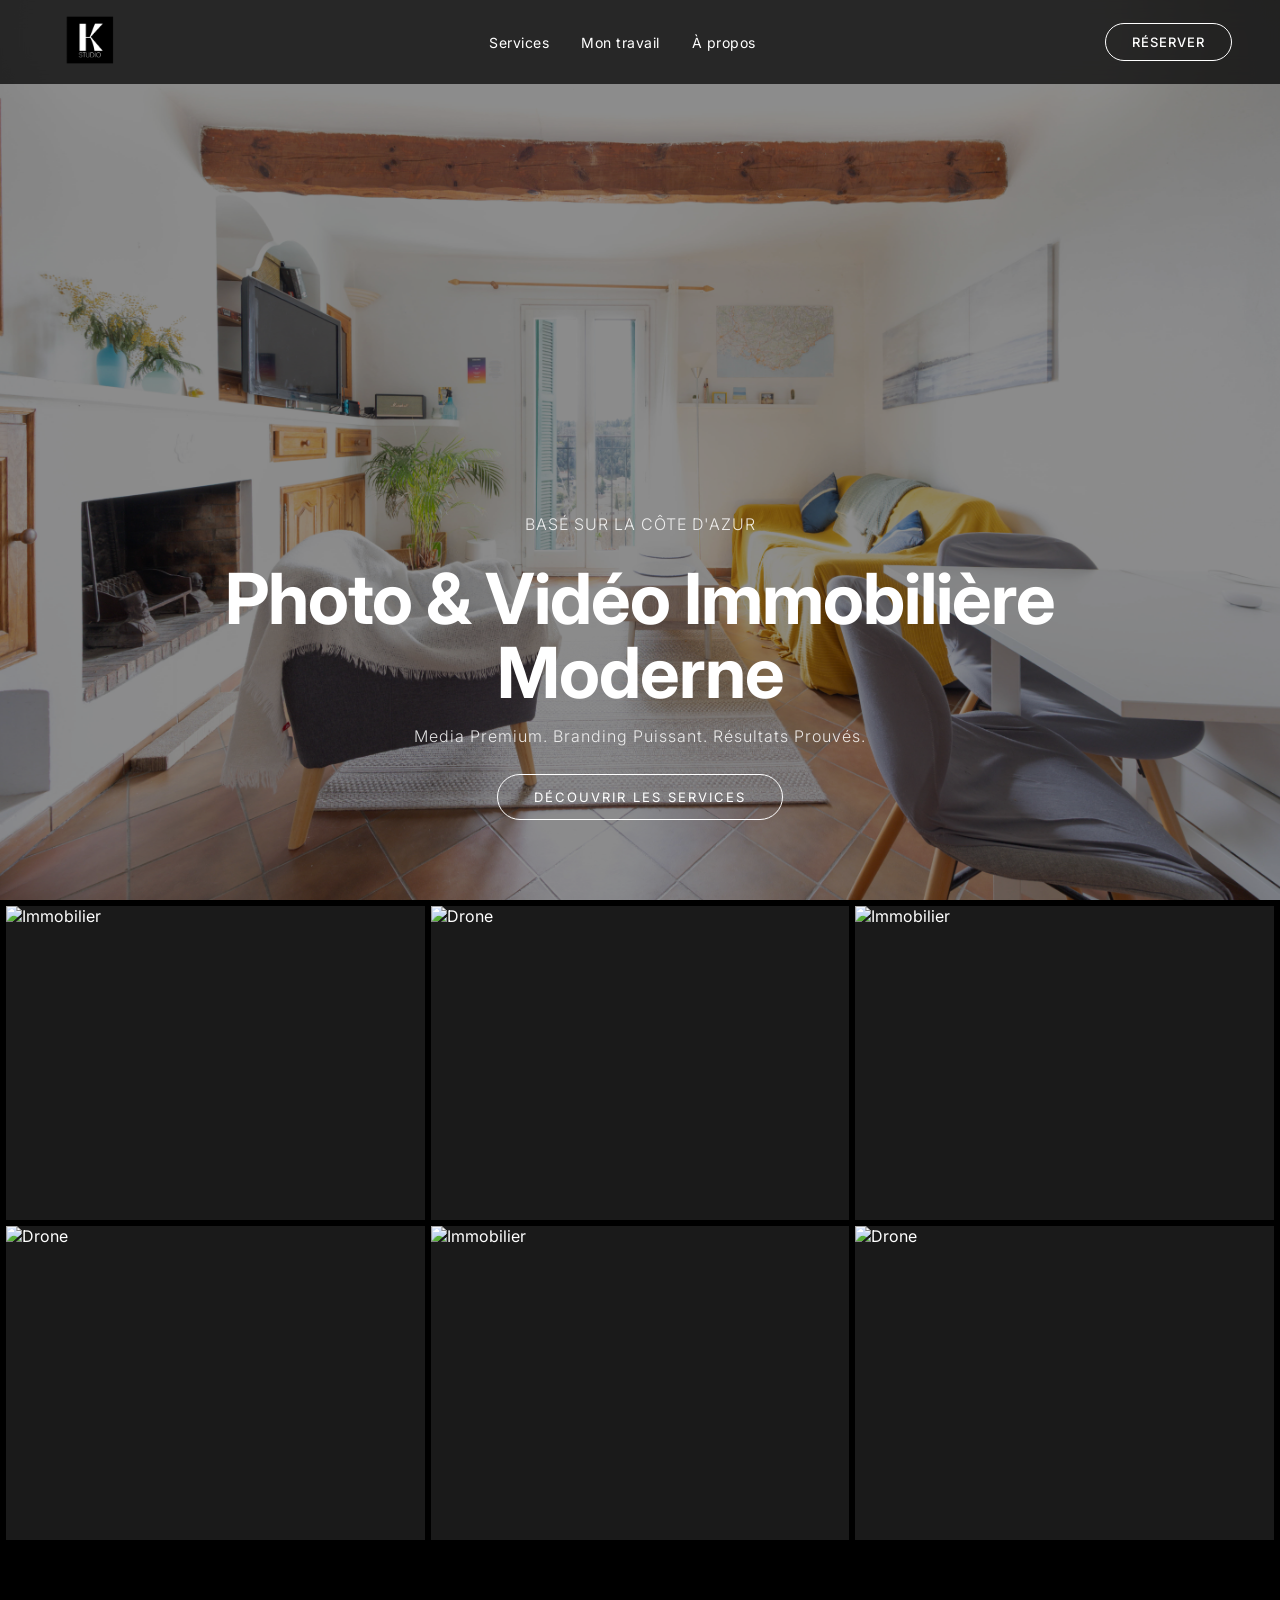
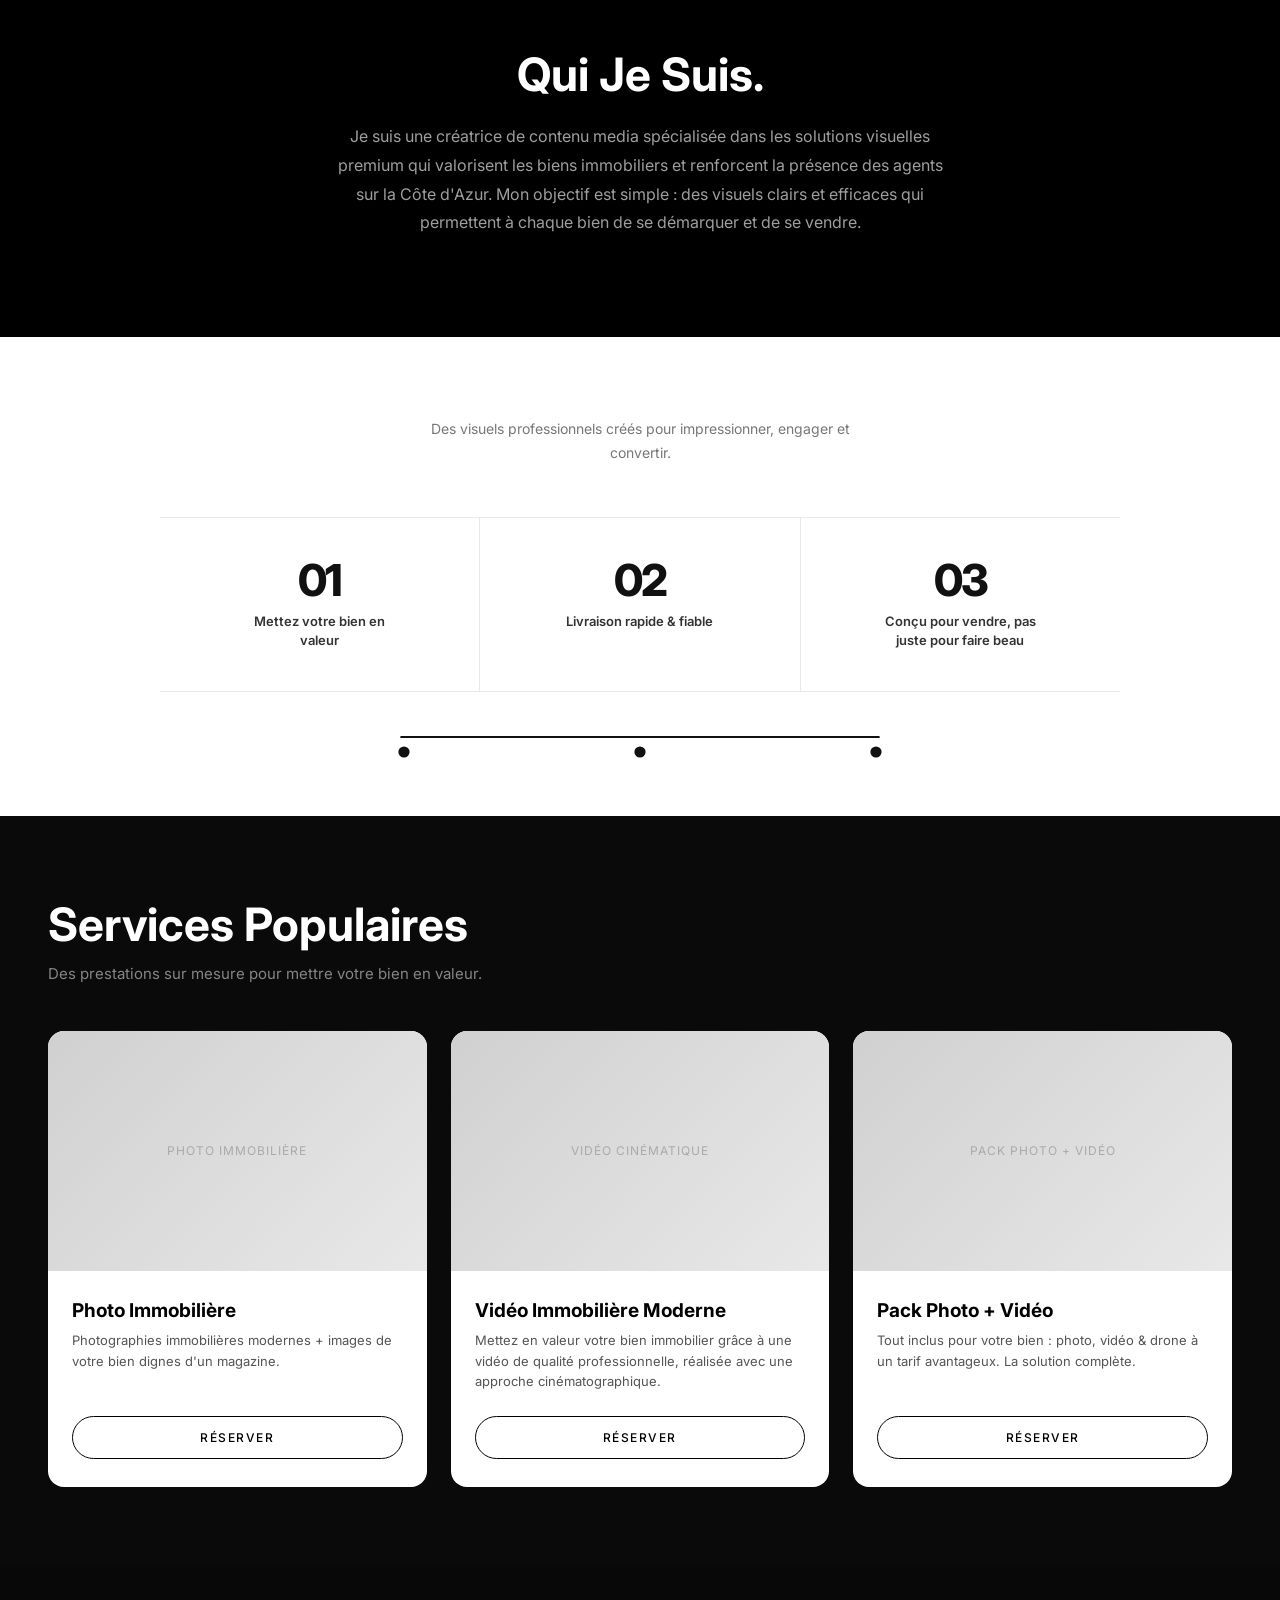
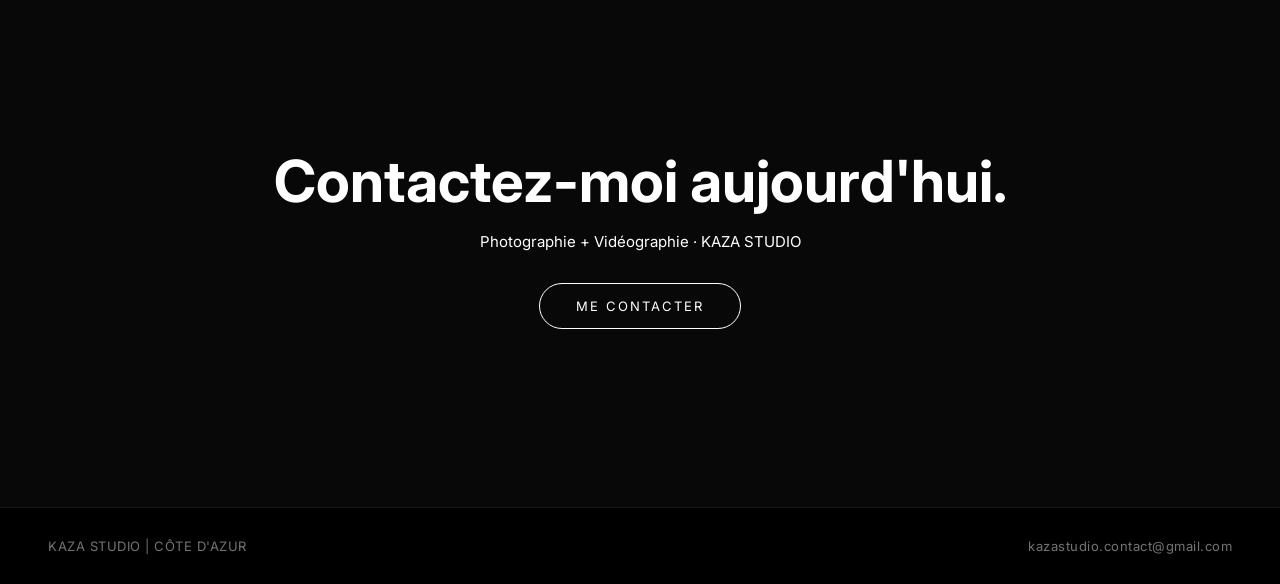
==== commit fd6b94ae: "photo index.html" ====
--- a/index.html
+++ b/index.html
@@ -30,21 +30,20 @@
 </section>
 
 <div class="gallery" id="galerie">
-  <div class="gallery-item reveal"><img src="img/photo1.jpg" alt="" onerror="this.parentNode.innerHTML='<div class=placeholder>Photo 1</div>'"></div>
-  <div class="gallery-item reveal"><img src="img/photo2.jpg" alt="" onerror="this.parentNode.innerHTML='<div class=placeholder>Photo 2</div>'"></div>
-  <div class="gallery-item reveal"><img src="img/photo3.jpg" alt="" onerror="this.parentNode.innerHTML='<div class=placeholder>Photo 3</div>'"></div>
-  <div class="gallery-item reveal"><img src="img/photo4.jpg" alt="" onerror="this.parentNode.innerHTML='<div class=placeholder>Photo 4</div>'"></div>
-  <div class="gallery-item reveal"><img src="img/photo5.jpg" alt="" onerror="this.parentNode.innerHTML='<div class=placeholder>Photo 5</div>'"></div>
-  <div class="gallery-item reveal"><img src="img/photo6.jpg" alt="" onerror="this.parentNode.innerHTML='<div class=placeholder>Photo 6</div>'"></div>
+  <div class="gallery-item reveal"><img src="photo1.jpg" alt="Immobilier"></div>
+  <div class="gallery-item reveal"><img src="photo2.jpg" alt="Drone"></div>
+  <div class="gallery-item reveal"><img src="photo3.jpg" alt="Immobilier"></div>
+  <div class="gallery-item reveal"><img src="photo4.jpg" alt="Drone"></div>
+  <div class="gallery-item reveal"><img src="photo5.jpg" alt="Immobilier"></div>
+  <div class="gallery-item reveal"><img src="photo6.jpg" alt="Drone"></div>
 </div>
 
 
 
 <div class="about">
   <h2 class="section-title reveal">Qui Je Suis.</h2>
-  <p class="reveal">Je suis une créatrice de contenu media spécialisée dans les visuels premium qui valorisent les biens immobiliers et renforcent la présence de celles et ceux qui les proposent sur la Côte d'Azur. Mon objectif est simple : des visuels clairs et efficaces qui permettent à chaque bien de se démarquer et de se vendre.</p>
+  <p class="reveal">Je suis une créatrice de contenu media spécialisée dans les solutions visuelles premium qui valorisent les biens immobiliers et renforcent la présence des agents sur la Côte d'Azur. Mon objectif est simple : des visuels clairs et efficaces qui permettent à chaque bien de se démarquer et de se vendre.</p>
 </div>
-
 
 <!-- POURQUOI KAZA STUDIO -->
 <section class="pq-section">
@@ -79,7 +78,7 @@
   <p class="section-sub reveal">Des prestations sur mesure pour mettre votre bien en valeur.</p>
   <div class="services-grid">
     <div class="service-card reveal">
-      <div class="card-img"><img src="img/photo-immobilier.jpg" style="width:100%;height:280px;object-fit:cover;"></div>
+      <div class="card-img"><img src="img/service-photo.jpg" alt="" onerror="this.parentNode.innerHTML='<div class=placeholder style=height:240px>Photo Immobilière</div>'"></div>
       <div class="card-body">
         <h3>Photo Immobilière</h3>
         <p>Photographies immobilières modernes + images de votre bien dignes d'un magazine.</p>
@@ -87,7 +86,7 @@
       </div>
     </div>
     <div class="service-card reveal">
-      <div class="card-img"><img src="img/photo-drone.jpg" style="width:100%;height:280px;object-fit:cover;"></div>
+      <div class="card-img"><img src="img/service-video.jpg" alt="" onerror="this.parentNode.innerHTML='<div class=placeholder style=height:240px>Vidéo Cinématique</div>'"></div>
       <div class="card-body">
         <h3>Vidéo Immobilière Moderne</h3>
         <p>Mettez en valeur votre bien immobilier grâce à une vidéo de qualité professionnelle, réalisée avec une approche cinématographique.</p>
@@ -95,7 +94,7 @@
       </div>
     </div>
     <div class="service-card reveal">
-      <div class="card-img"><img src="img/photo-produit.jpg" style="width:100%;height:280px;object-fit:cover;"></div>
+      <div class="card-img"><img src="img/service-pack.jpg" alt="" onerror="this.parentNode.innerHTML='<div class=placeholder style=height:240px>Pack Photo + Vidéo</div>'"></div>
       <div class="card-body">
         <h3>Pack Photo + Vidéo</h3>
         <p>Tout inclus pour votre bien : photo, vidéo & drone à un tarif avantageux. La solution complète.</p>
@@ -103,8 +102,6 @@
       </div>
     </div>
   </div>
-</section>
-
 </section>
 
 <div class="cta-band">
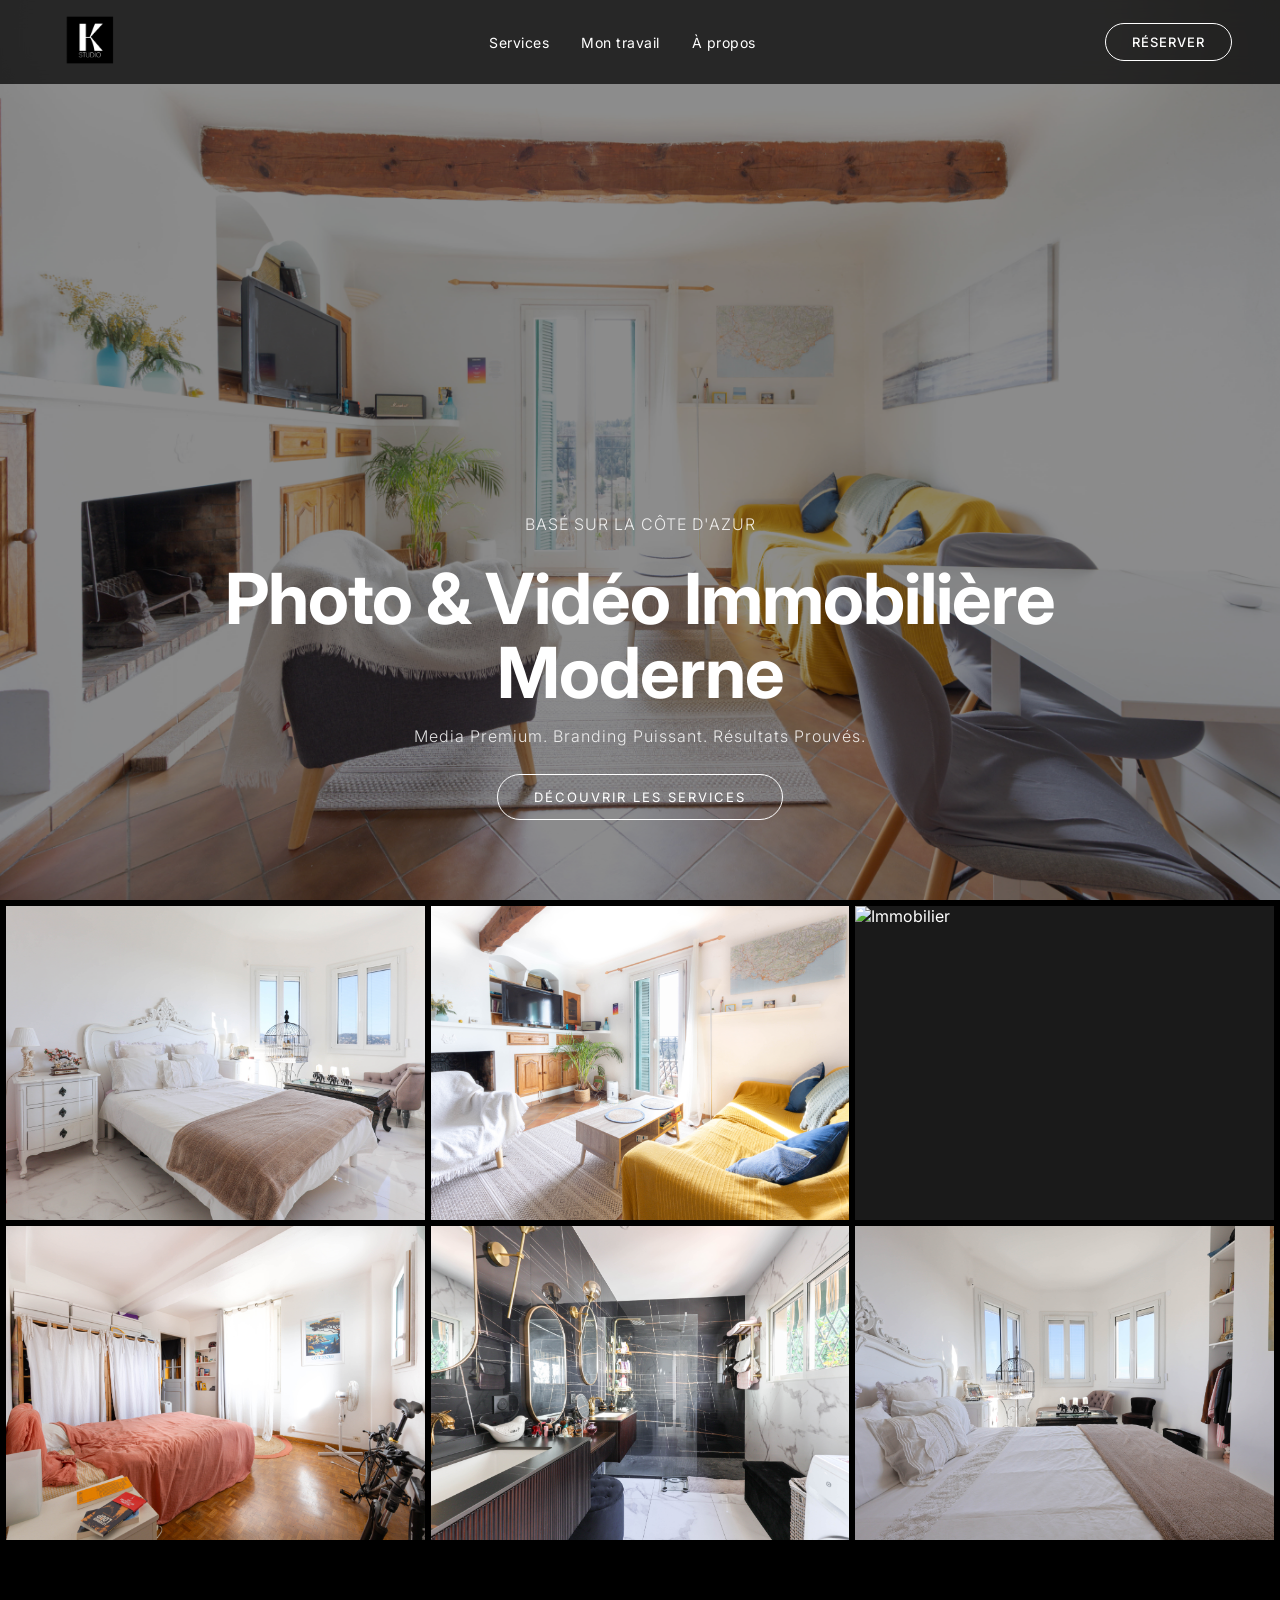
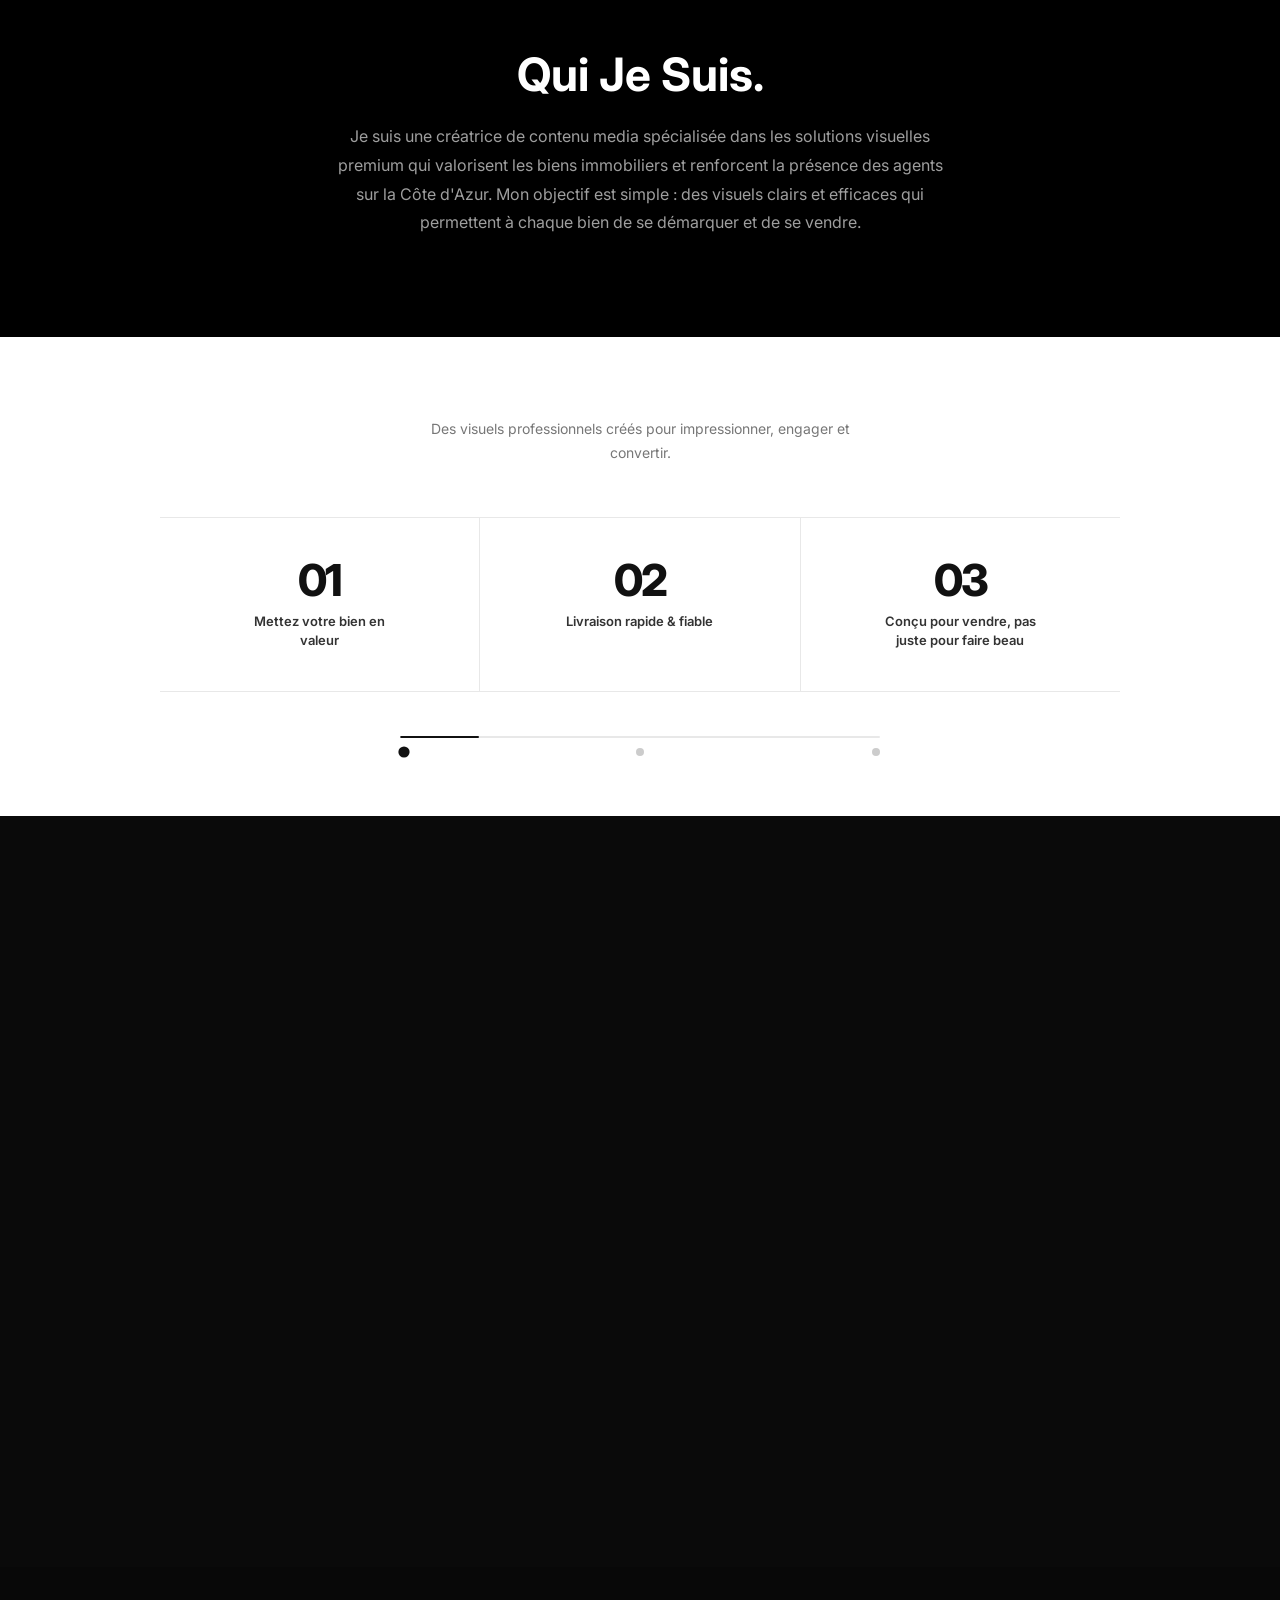
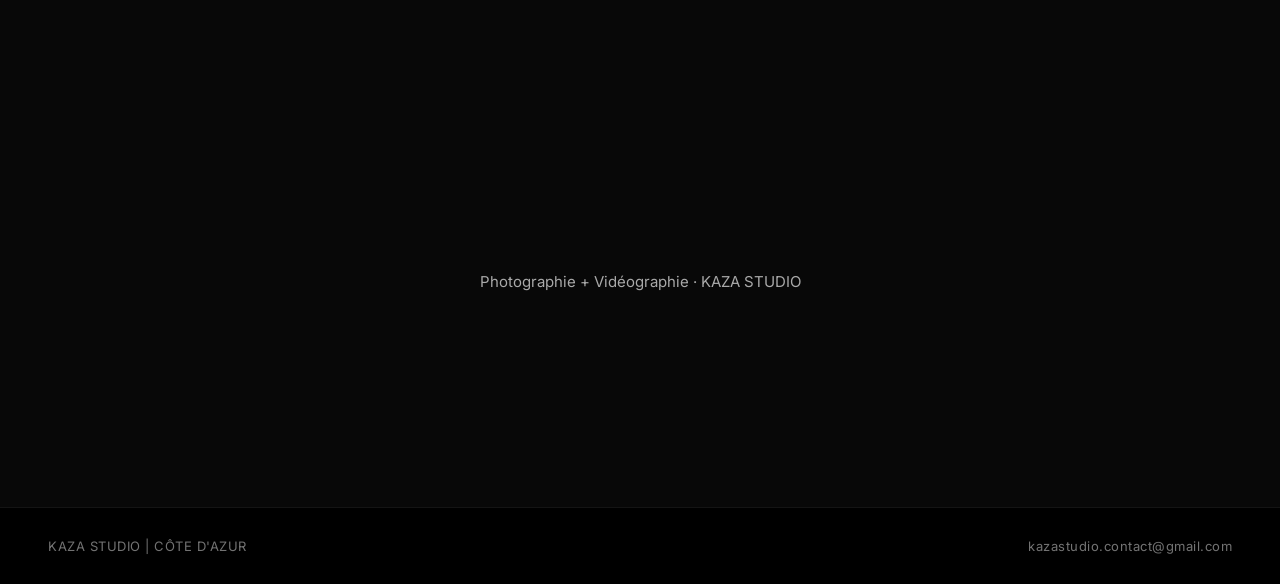
==== commit 5a15a2aa: "IMAGEINSERTUpdate index.html" ====
--- a/index.html
+++ b/index.html
@@ -30,15 +30,13 @@
 </section>
 
 <div class="gallery" id="galerie">
-  <div class="gallery-item reveal"><img src="photo1.jpg" alt="Immobilier"></div>
-  <div class="gallery-item reveal"><img src="photo2.jpg" alt="Drone"></div>
-  <div class="gallery-item reveal"><img src="photo3.jpg" alt="Immobilier"></div>
-  <div class="gallery-item reveal"><img src="photo4.jpg" alt="Drone"></div>
-  <div class="gallery-item reveal"><img src="photo5.jpg" alt="Immobilier"></div>
-  <div class="gallery-item reveal"><img src="photo6.jpg" alt="Drone"></div>
+  <div class="gallery-item reveal"><img src="img/photo1.jpg" alt="Immobilier"></div>
+  <div class="gallery-item reveal"><img src="img/photo2.jpg" alt="Drone"></div>
+  <div class="gallery-item reveal"><img src="img/photo3.jpg" alt="Immobilier"></div>
+  <div class="gallery-item reveal"><img src="img/photo4.jpg" alt="Drone"></div>
+  <div class="gallery-item reveal"><img src="img/photo5.jpg" alt="Immobilier"></div>
+  <div class="gallery-item reveal"><img src="img/photo6.jpg" alt="Drone"></div>
 </div>
-
-
 
 <div class="about">
   <h2 class="section-title reveal">Qui Je Suis.</h2>
@@ -78,7 +76,7 @@
   <p class="section-sub reveal">Des prestations sur mesure pour mettre votre bien en valeur.</p>
   <div class="services-grid">
     <div class="service-card reveal">
-      <div class="card-img"><img src="img/service-photo.jpg" alt="" onerror="this.parentNode.innerHTML='<div class=placeholder style=height:240px>Photo Immobilière</div>'"></div>
+      <div class="card-img"><img src="img/photo-immobilier.jpg" alt="" onerror="this.parentNode.innerHTML='<div class=placeholder style=height:240px>Photo Immobilière</div>'"></div>
       <div class="card-body">
         <h3>Photo Immobilière</h3>
         <p>Photographies immobilières modernes + images de votre bien dignes d'un magazine.</p>
@@ -86,7 +84,7 @@
       </div>
     </div>
     <div class="service-card reveal">
-      <div class="card-img"><img src="img/service-video.jpg" alt="" onerror="this.parentNode.innerHTML='<div class=placeholder style=height:240px>Vidéo Cinématique</div>'"></div>
+      <div class="card-img"><img src="img/photo-drone.jpg" alt="" onerror="this.parentNode.innerHTML='<div class=placeholder style=height:240px>Vidéo Cinématique</div>'"></div>
       <div class="card-body">
         <h3>Vidéo Immobilière Moderne</h3>
         <p>Mettez en valeur votre bien immobilier grâce à une vidéo de qualité professionnelle, réalisée avec une approche cinématographique.</p>
@@ -94,7 +92,7 @@
       </div>
     </div>
     <div class="service-card reveal">
-      <div class="card-img"><img src="img/service-pack.jpg" alt="" onerror="this.parentNode.innerHTML='<div class=placeholder style=height:240px>Pack Photo + Vidéo</div>'"></div>
+      <div class="card-img"><img src="img/photo-produit.jpg" alt="" onerror="this.parentNode.innerHTML='<div class=placeholder style=height:240px>Pack Photo + Vidéo</div>'"></div>
       <div class="card-body">
         <h3>Pack Photo + Vidéo</h3>
         <p>Tout inclus pour votre bien : photo, vidéo & drone à un tarif avantageux. La solution complète.</p>
